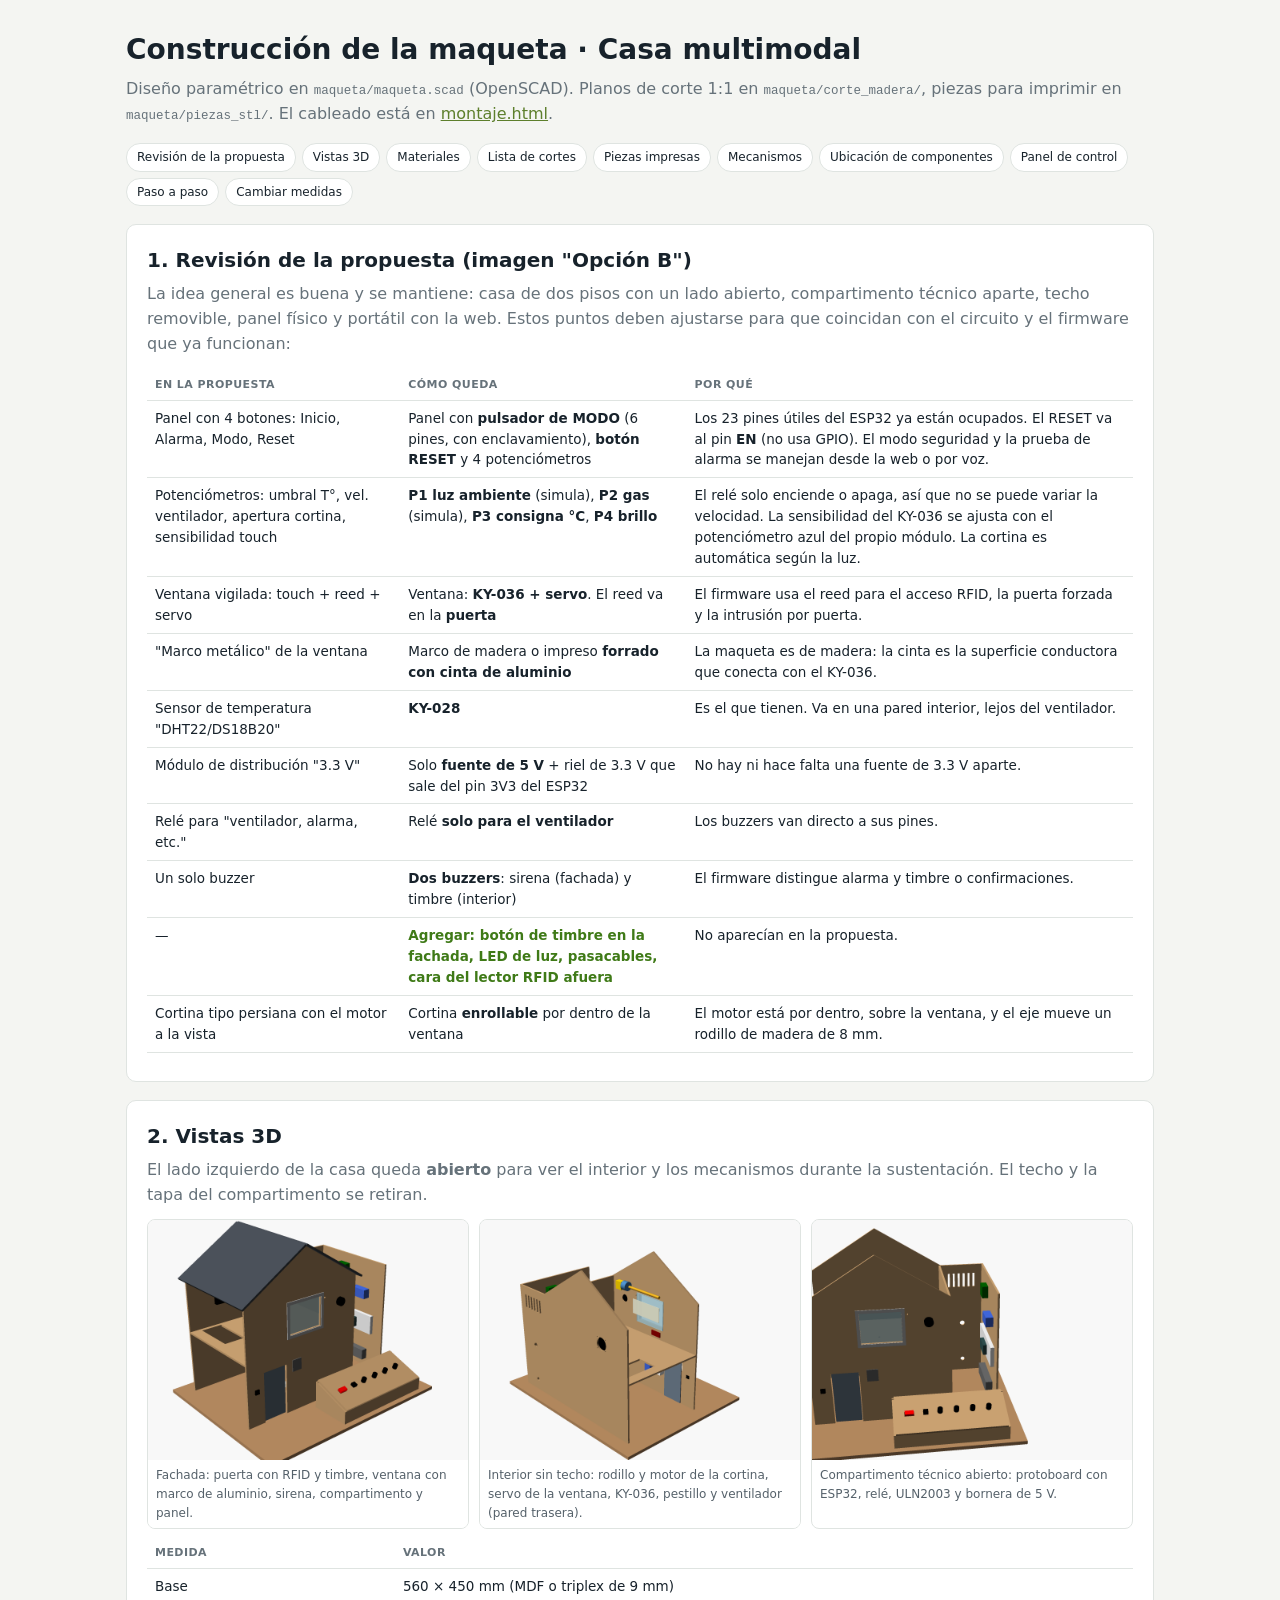
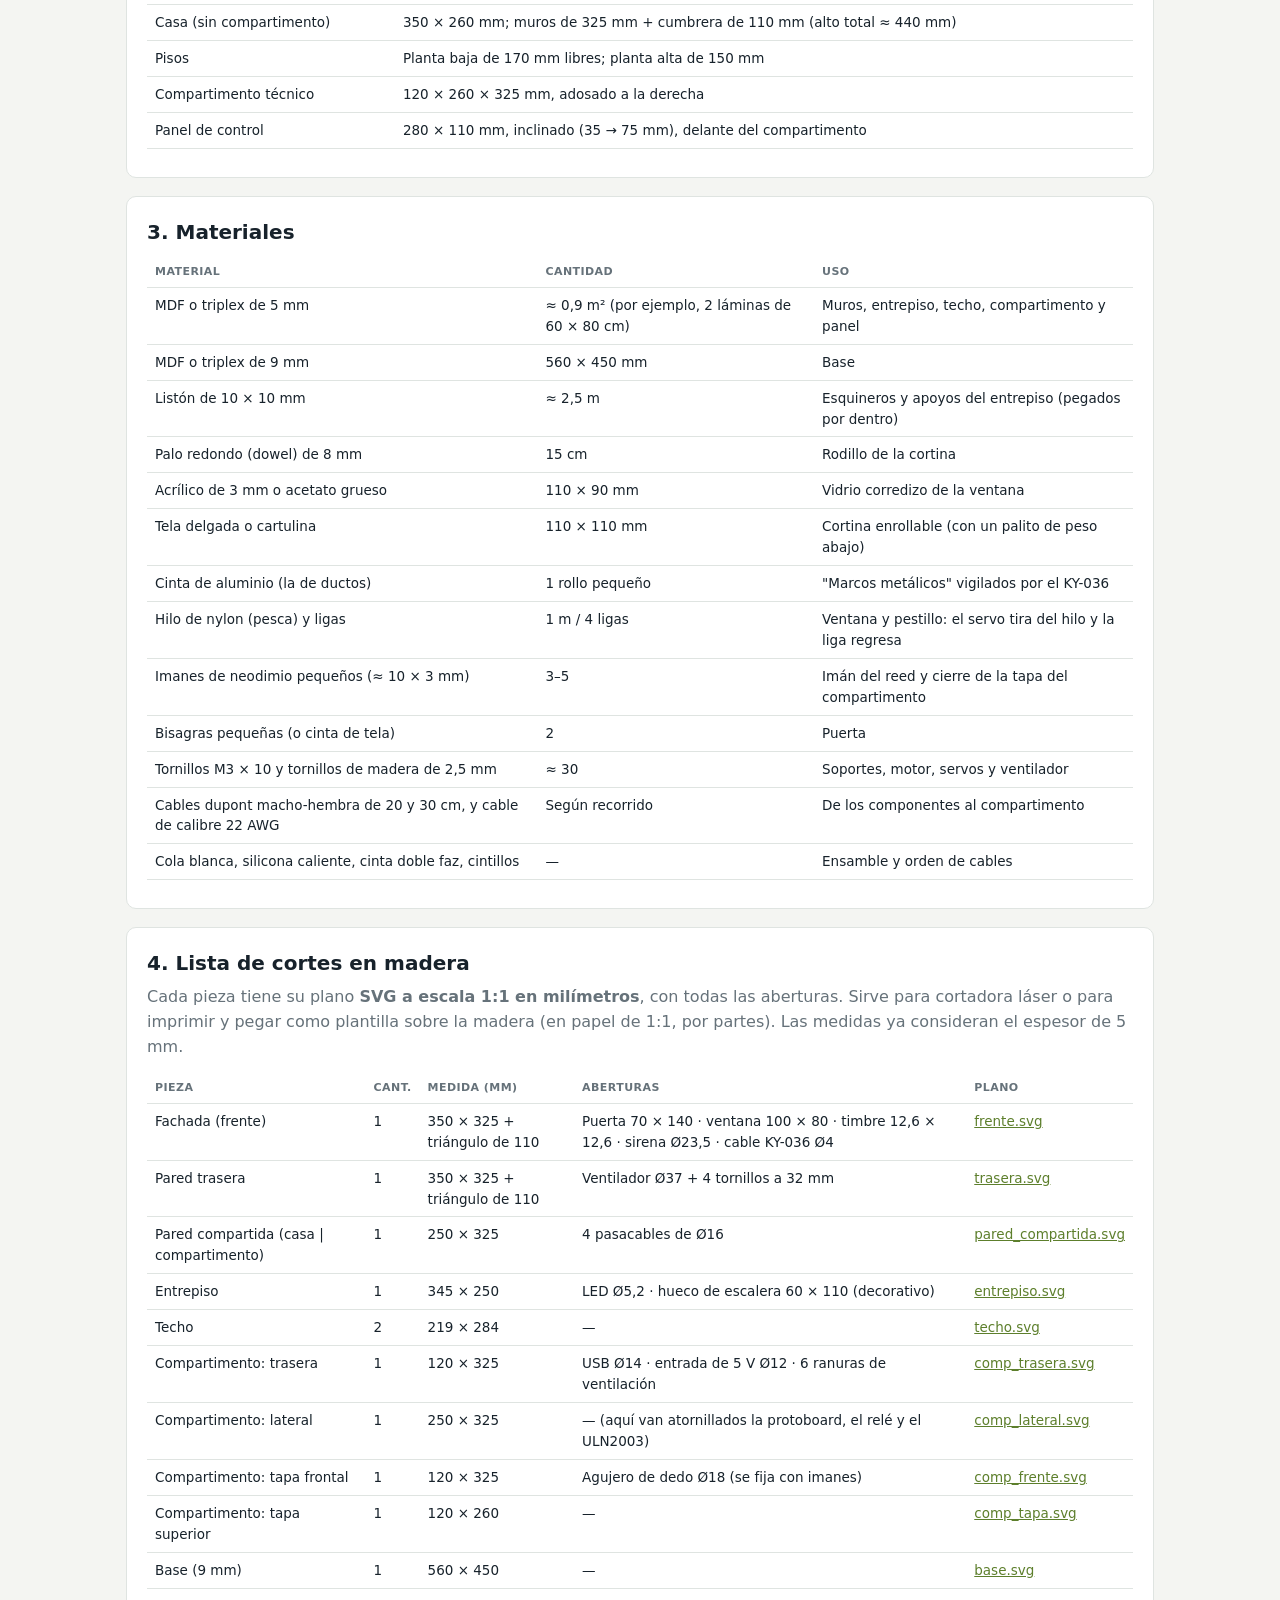
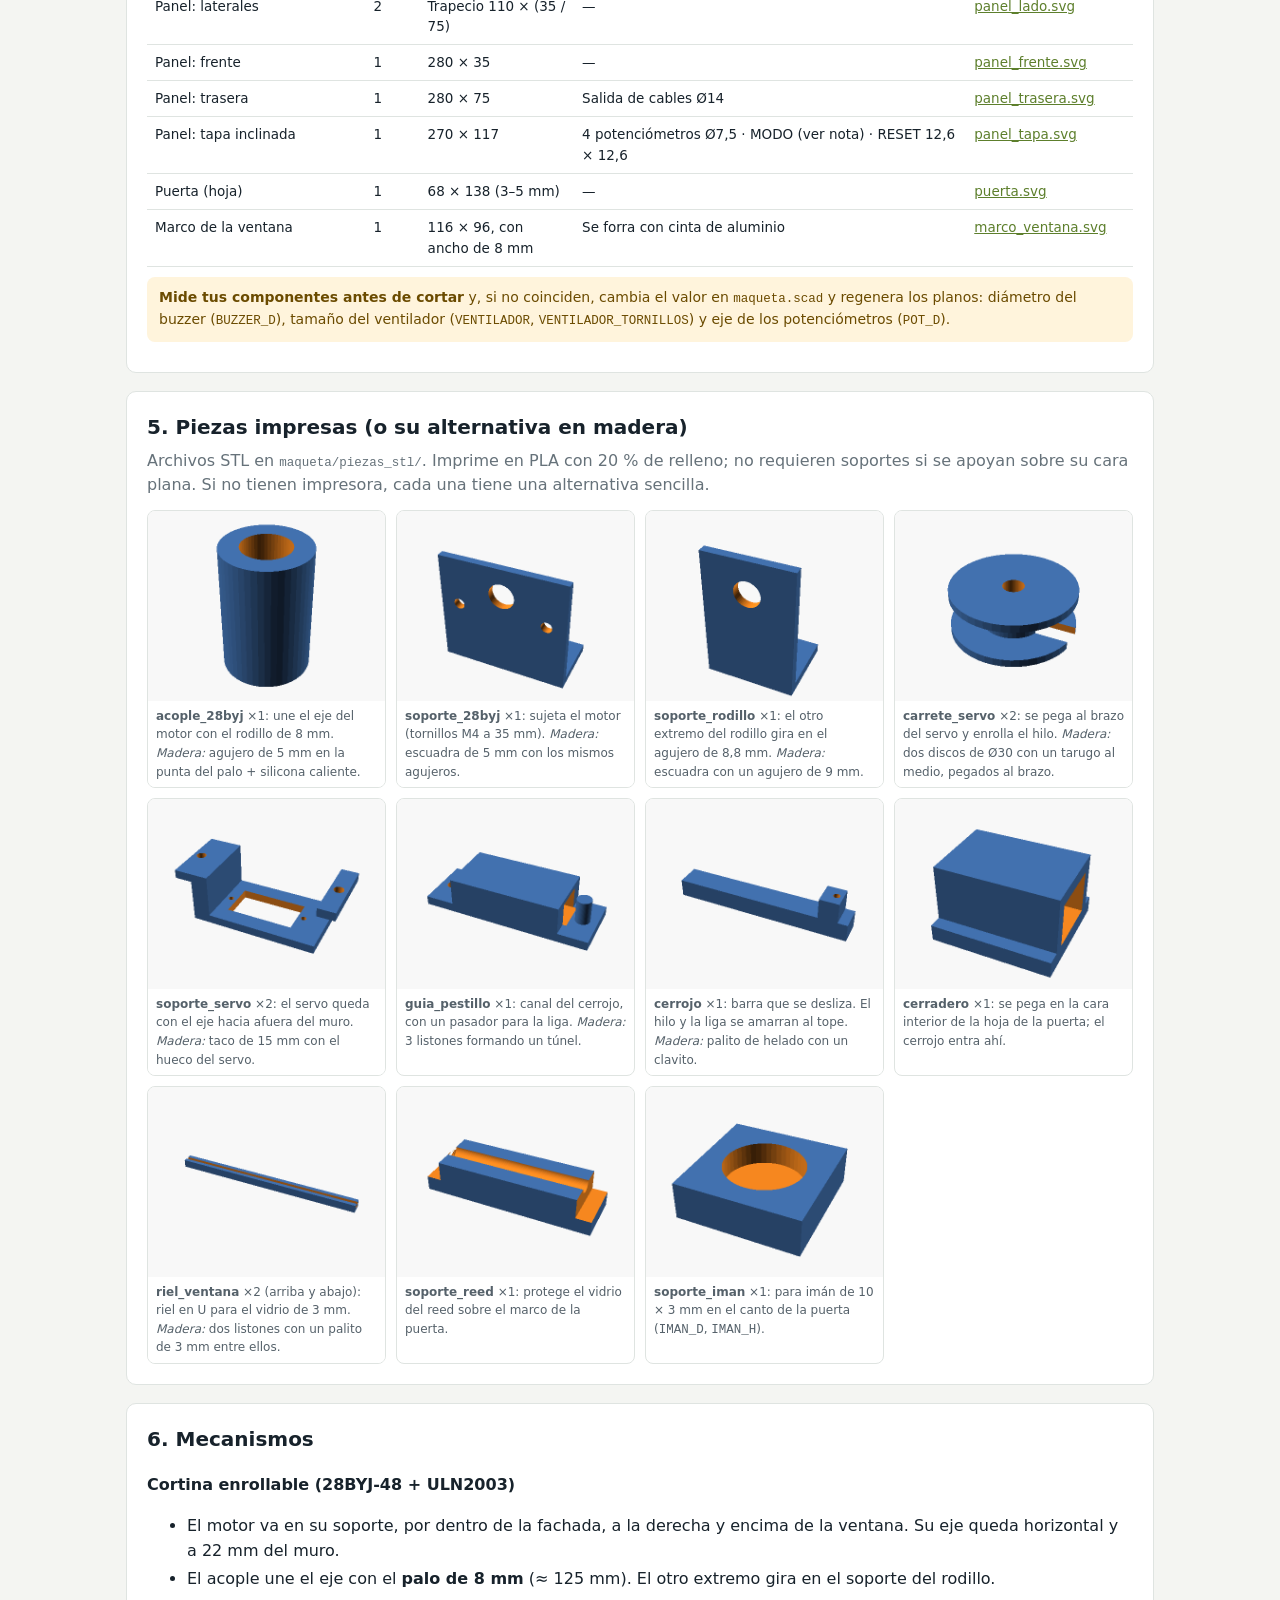
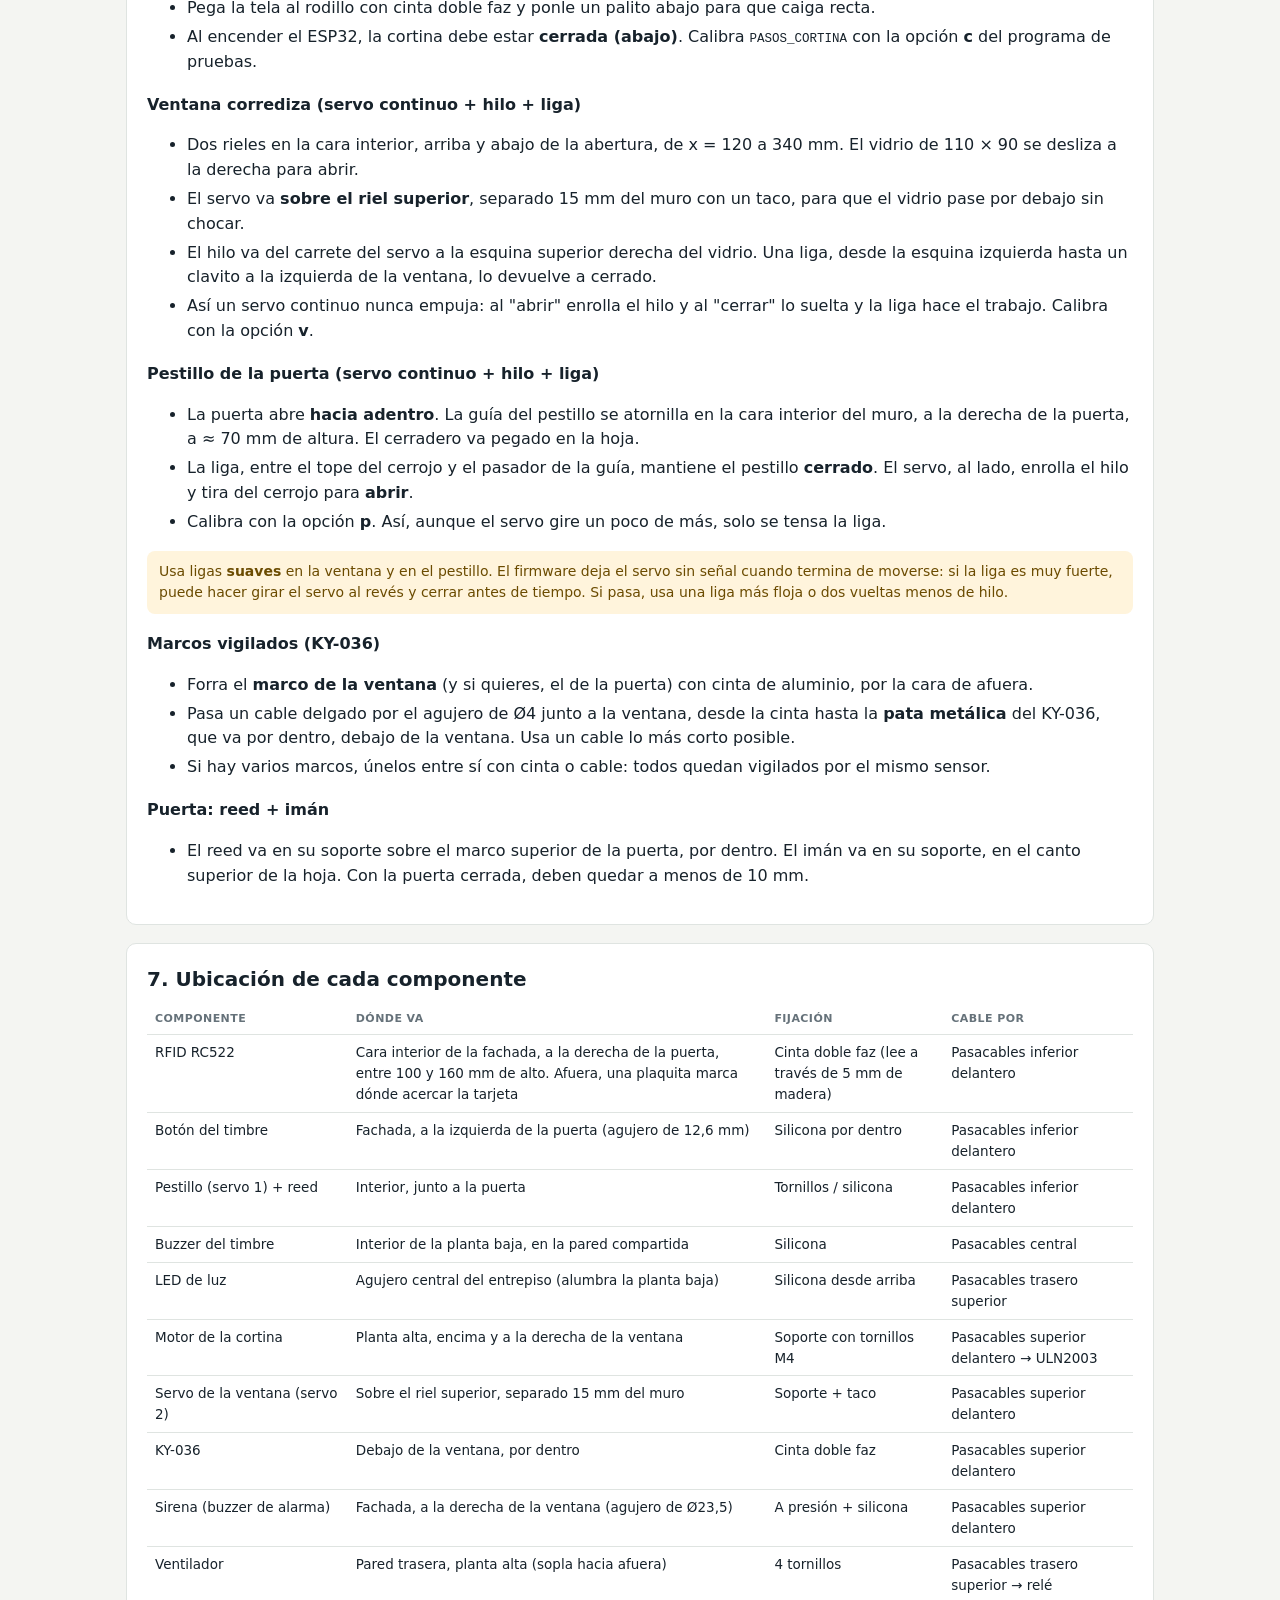
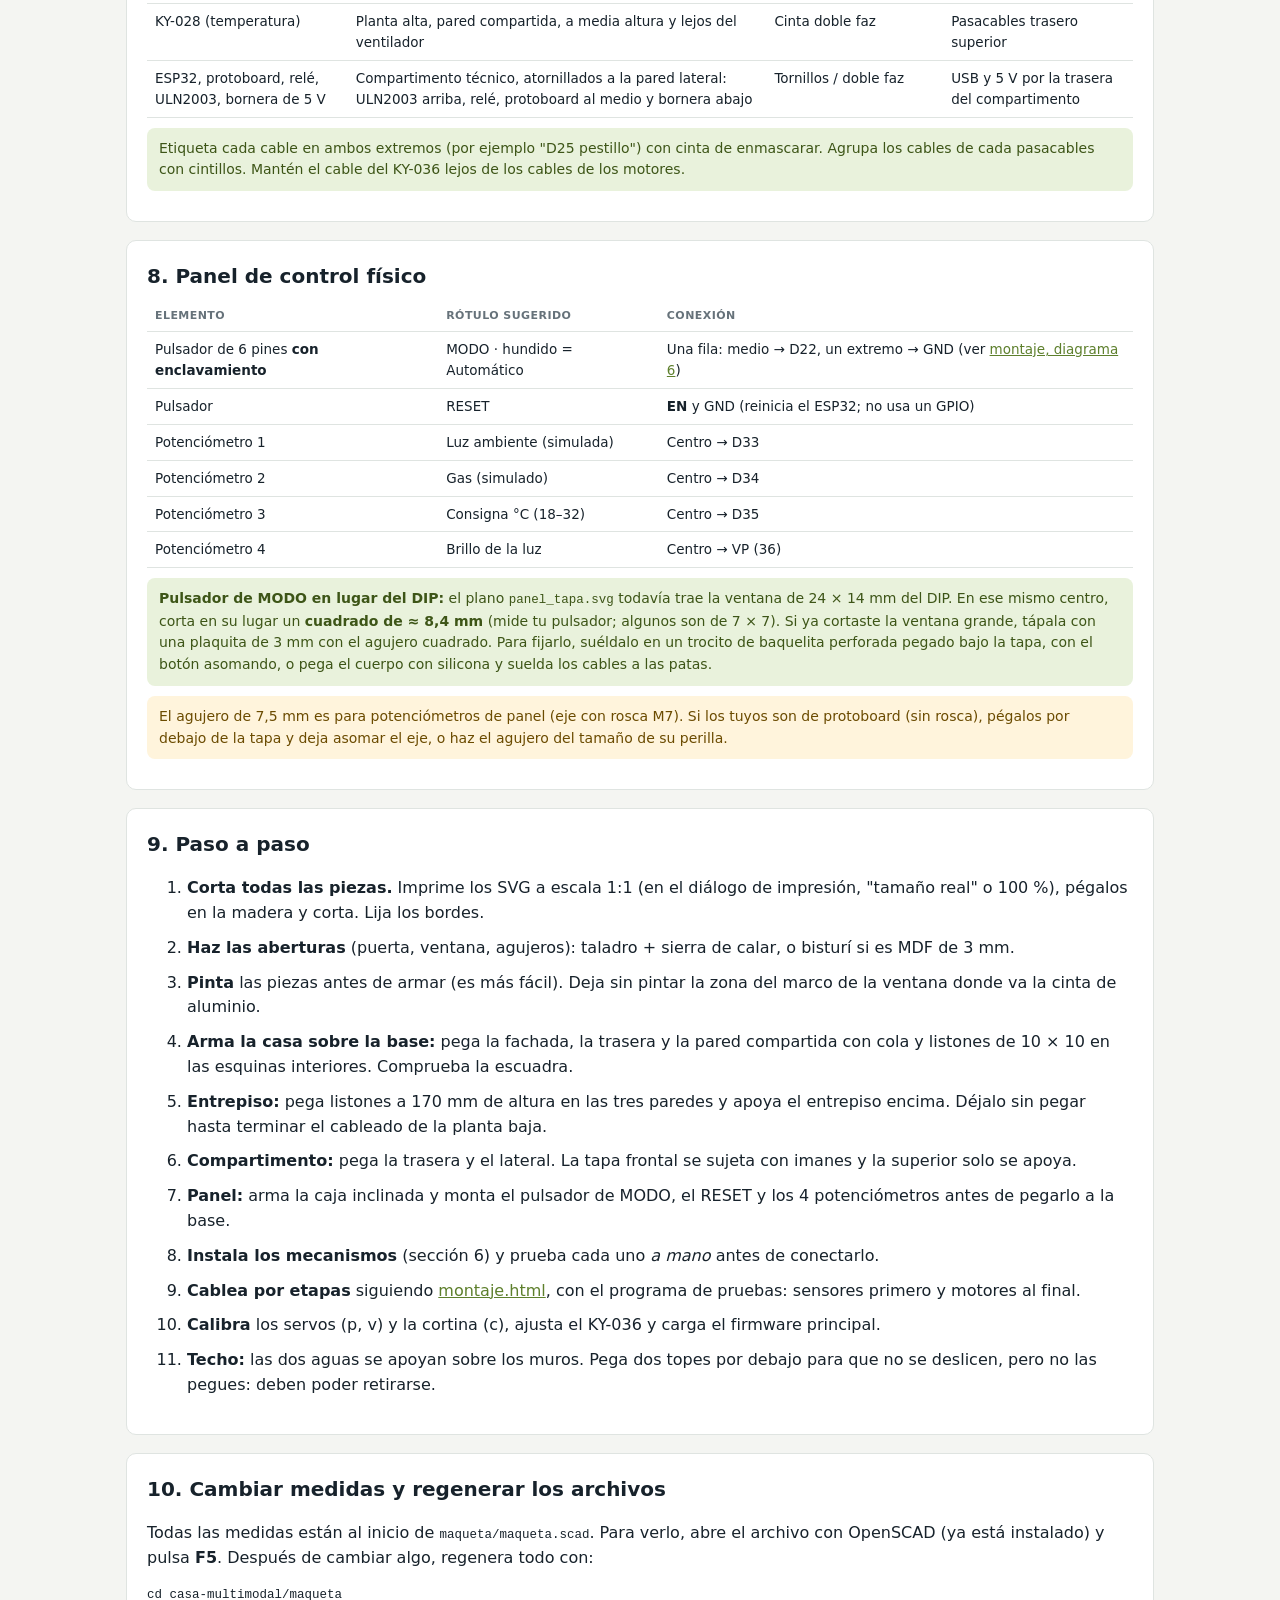
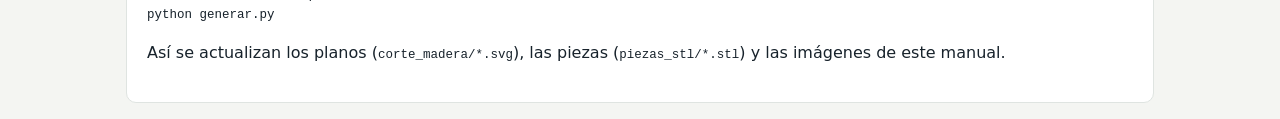
==== docs/maqueta.html @ e62677e3 "Casa inteligente multimodal: firmware, servidor web, guías y maqueta - Firmware ESP32 (PlatformIO y " ====
<!doctype html>
<html lang="es">
<head>
<meta charset="utf-8">
<meta name="viewport" content="width=device-width, initial-scale=1">
<title>Construcción de la maqueta</title>
<style>
:root{--ink:#17222b;--muted:#66727a;--line:#dfe4e1;--paper:#f4f5f2;--card:#fff;--accent:#5d7f2c;--warn-bg:#fff4dc;--warn-ink:#6b4b00;--danger-bg:#fde8e5;--danger-ink:#8a2318;--tip-bg:#e9f2dc;--tip-ink:#3d5517;font-family:system-ui,-apple-system,"Segoe UI",sans-serif;color:var(--ink);background:var(--paper)}
@media (prefers-color-scheme:dark){:root:not([data-theme="light"]){--ink:#e6ebe8;--muted:#9aa5a0;--line:#2e3a40;--paper:#11181d;--card:#1a2329;--accent:#a9cf6b;--warn-bg:#3a3018;--warn-ink:#f3d58f;--danger-bg:#3c1f1b;--danger-ink:#f4b3a9;--tip-bg:#24321a;--tip-ink:#cfe6a8}}
:root[data-theme="dark"]{--ink:#e6ebe8;--muted:#9aa5a0;--line:#2e3a40;--paper:#11181d;--card:#1a2329;--accent:#a9cf6b;--warn-bg:#3a3018;--warn-ink:#f3d58f;--danger-bg:#3c1f1b;--danger-ink:#f4b3a9;--tip-bg:#24321a;--tip-ink:#cfe6a8}
*{box-sizing:border-box}
body{margin:0;background:var(--paper);line-height:1.55}
header,main{max-width:1060px;margin:auto;padding:0 16px}
header{padding-top:28px}
h1{margin:0 0 6px;font-size:28px}
header p{margin:0;color:var(--muted)}
nav.toc{display:flex;flex-wrap:wrap;gap:6px;margin:16px 0 4px}
nav.toc a{font-size:12px;text-decoration:none;color:var(--ink);border:1px solid var(--line);background:var(--card);border-radius:14px;padding:4px 10px}
section{background:var(--card);border:1px solid var(--line);border-radius:10px;padding:20px;margin:18px 0}
section h2{margin:0 0 6px;font-size:20px}
section h3{margin:18px 0 6px;font-size:16px}
.lead{color:var(--muted);margin:0 0 12px}
table{border-collapse:collapse;width:100%;font-size:13.5px;margin:8px 0}
th,td{text-align:left;padding:7px 8px;border-bottom:1px solid var(--line);vertical-align:top}
th{font-size:11px;letter-spacing:.04em;text-transform:uppercase;color:var(--muted)}
td.ok{color:#3f7a17;font-weight:700}td.no{color:#b23b2e;font-weight:700}
code,.mono{font-family:ui-monospace,Consolas,monospace;font-size:12.5px}
.note{border-radius:8px;padding:10px 12px;margin:10px 0;font-size:14px}
.warn{background:var(--warn-bg);color:var(--warn-ink)}.danger{background:var(--danger-bg);color:var(--danger-ink)}.tip{background:var(--tip-bg);color:var(--tip-ink)}
.gallery{display:grid;grid-template-columns:repeat(3,1fr);gap:10px}
.gallery figure,.parts figure{margin:0;background:#fff;border:1px solid #dfe4e1;border-radius:8px;overflow:hidden}
.gallery img,.parts img{display:block;width:100%;height:auto}
figcaption{font-size:12px;color:#55616a;padding:6px 8px;background:#fff}
.parts{display:grid;grid-template-columns:repeat(4,1fr);gap:10px}
ol li,ul li{margin:4px 0}
.steps>li{margin:10px 0}
a{color:var(--accent)}
@media (max-width:820px){.gallery{grid-template-columns:1fr}.parts{grid-template-columns:repeat(2,1fr)}h1{font-size:23px}}
@media print{body{background:#fff}nav.toc{display:none}section{border:0;padding:0;break-inside:avoid}}
</style>
</head>
<body>
<header>
  <h1>Construcción de la maqueta · Casa multimodal</h1>
  <p>Diseño paramétrico en <span class="mono">maqueta/maqueta.scad</span> (OpenSCAD). Planos de corte 1:1 en <span class="mono">maqueta/corte_madera/</span>, piezas para imprimir en <span class="mono">maqueta/piezas_stl/</span>. El cableado está en <a href="montaje.html">montaje.html</a>.</p>
  <nav class="toc">
    <a href="#revision">Revisión de la propuesta</a><a href="#vistas">Vistas 3D</a><a href="#materiales">Materiales</a><a href="#cortes">Lista de cortes</a>
    <a href="#impresas">Piezas impresas</a><a href="#mecanismos">Mecanismos</a><a href="#ubicacion">Ubicación de componentes</a><a href="#panel">Panel de control</a><a href="#pasos">Paso a paso</a><a href="#cambios">Cambiar medidas</a>
  </nav>
</header>
<main>

<section id="revision">
  <h2>1. Revisión de la propuesta (imagen "Opción B")</h2>
  <p class="lead">La idea general es buena y se mantiene: casa de dos pisos con un lado abierto, compartimento técnico aparte, techo removible, panel físico y portátil con la web. Estos puntos deben ajustarse para que coincidan con el circuito y el firmware que ya funcionan:</p>
  <table>
    <thead><tr><th>En la propuesta</th><th>Cómo queda</th><th>Por qué</th></tr></thead>
    <tbody>
      <tr><td>Panel con 4 botones: Inicio, Alarma, Modo, Reset</td><td>Panel con <b>pulsador de MODO</b> (6 pines, con enclavamiento), <b>botón RESET</b> y 4 potenciómetros</td><td>Los 23 pines útiles del ESP32 ya están ocupados. El RESET va al pin <b>EN</b> (no usa GPIO). El modo seguridad y la prueba de alarma se manejan desde la web o por voz.</td></tr>
      <tr><td>Potenciómetros: umbral T°, vel. ventilador, apertura cortina, sensibilidad touch</td><td><b>P1 luz ambiente</b> (simula), <b>P2 gas</b> (simula), <b>P3 consigna °C</b>, <b>P4 brillo</b></td><td>El relé solo enciende o apaga, así que no se puede variar la velocidad. La sensibilidad del KY-036 se ajusta con el potenciómetro azul del propio módulo. La cortina es automática según la luz.</td></tr>
      <tr><td>Ventana vigilada: touch + reed + servo</td><td>Ventana: <b>KY-036 + servo</b>. El reed va en la <b>puerta</b></td><td>El firmware usa el reed para el acceso RFID, la puerta forzada y la intrusión por puerta.</td></tr>
      <tr><td>"Marco metálico" de la ventana</td><td>Marco de madera o impreso <b>forrado con cinta de aluminio</b></td><td>La maqueta es de madera: la cinta es la superficie conductora que conecta con el KY-036.</td></tr>
      <tr><td>Sensor de temperatura "DHT22/DS18B20"</td><td><b>KY-028</b></td><td>Es el que tienen. Va en una pared interior, lejos del ventilador.</td></tr>
      <tr><td>Módulo de distribución "3.3 V"</td><td>Solo <b>fuente de 5 V</b> + riel de 3.3 V que sale del pin 3V3 del ESP32</td><td>No hay ni hace falta una fuente de 3.3 V aparte.</td></tr>
      <tr><td>Relé para "ventilador, alarma, etc."</td><td>Relé <b>solo para el ventilador</b></td><td>Los buzzers van directo a sus pines.</td></tr>
      <tr><td>Un solo buzzer</td><td><b>Dos buzzers</b>: sirena (fachada) y timbre (interior)</td><td>El firmware distingue alarma y timbre o confirmaciones.</td></tr>
      <tr><td>—</td><td class="ok">Agregar: botón de <b>timbre</b> en la fachada, <b>LED</b> de luz, <b>pasacables</b>, cara del lector RFID afuera</td><td>No aparecían en la propuesta.</td></tr>
      <tr><td>Cortina tipo persiana con el motor a la vista</td><td>Cortina <b>enrollable</b> por dentro de la ventana</td><td>El motor está por dentro, sobre la ventana, y el eje mueve un rodillo de madera de 8 mm.</td></tr>
    </tbody>
  </table>
</section>

<section id="vistas">
  <h2>2. Vistas 3D</h2>
  <p class="lead">El lado izquierdo de la casa queda <b>abierto</b> para ver el interior y los mecanismos durante la sustentación. El techo y la tapa del compartimento se retiran.</p>
  <div class="gallery">
    <figure><img src="../maqueta/renders/vista_frontal.png" alt="Vista frontal de la maqueta con techo, fachada, compartimento técnico y panel de control"><figcaption>Fachada: puerta con RFID y timbre, ventana con marco de aluminio, sirena, compartimento y panel.</figcaption></figure>
    <figure><img src="../maqueta/renders/vista_interior.png" alt="Vista interior sin techo mostrando cortina, servo de la ventana, KY-036 y pestillo"><figcaption>Interior sin techo: rodillo y motor de la cortina, servo de la ventana, KY-036, pestillo y ventilador (pared trasera).</figcaption></figure>
    <figure><img src="../maqueta/renders/vista_compartimento.png" alt="Compartimento técnico abierto con protoboard, relé y ULN2003"><figcaption>Compartimento técnico abierto: protoboard con ESP32, relé, ULN2003 y bornera de 5 V.</figcaption></figure>
  </div>
  <table>
    <thead><tr><th>Medida</th><th>Valor</th></tr></thead>
    <tbody>
      <tr><td>Base</td><td>560 × 450 mm (MDF o triplex de 9 mm)</td></tr>
      <tr><td>Casa (sin compartimento)</td><td>350 × 260 mm; muros de 325 mm + cumbrera de 110 mm (alto total ≈ 440 mm)</td></tr>
      <tr><td>Pisos</td><td>Planta baja de 170 mm libres; planta alta de 150 mm</td></tr>
      <tr><td>Compartimento técnico</td><td>120 × 260 × 325 mm, adosado a la derecha</td></tr>
      <tr><td>Panel de control</td><td>280 × 110 mm, inclinado (35 → 75 mm), delante del compartimento</td></tr>
    </tbody>
  </table>
</section>

<section id="materiales">
  <h2>3. Materiales</h2>
  <table>
    <thead><tr><th>Material</th><th>Cantidad</th><th>Uso</th></tr></thead>
    <tbody>
      <tr><td>MDF o triplex de 5 mm</td><td>≈ 0,9 m² (por ejemplo, 2 láminas de 60 × 80 cm)</td><td>Muros, entrepiso, techo, compartimento y panel</td></tr>
      <tr><td>MDF o triplex de 9 mm</td><td>560 × 450 mm</td><td>Base</td></tr>
      <tr><td>Listón de 10 × 10 mm</td><td>≈ 2,5 m</td><td>Esquineros y apoyos del entrepiso (pegados por dentro)</td></tr>
      <tr><td>Palo redondo (dowel) de 8 mm</td><td>15 cm</td><td>Rodillo de la cortina</td></tr>
      <tr><td>Acrílico de 3 mm o acetato grueso</td><td>110 × 90 mm</td><td>Vidrio corredizo de la ventana</td></tr>
      <tr><td>Tela delgada o cartulina</td><td>110 × 110 mm</td><td>Cortina enrollable (con un palito de peso abajo)</td></tr>
      <tr><td>Cinta de aluminio (la de ductos)</td><td>1 rollo pequeño</td><td>"Marcos metálicos" vigilados por el KY-036</td></tr>
      <tr><td>Hilo de nylon (pesca) y ligas</td><td>1 m / 4 ligas</td><td>Ventana y pestillo: el servo tira del hilo y la liga regresa</td></tr>
      <tr><td>Imanes de neodimio pequeños (≈ 10 × 3 mm)</td><td>3–5</td><td>Imán del reed y cierre de la tapa del compartimento</td></tr>
      <tr><td>Bisagras pequeñas (o cinta de tela)</td><td>2</td><td>Puerta</td></tr>
      <tr><td>Tornillos M3 × 10 y tornillos de madera de 2,5 mm</td><td>≈ 30</td><td>Soportes, motor, servos y ventilador</td></tr>
      <tr><td>Cables dupont macho-hembra de 20 y 30 cm, y cable de calibre 22 AWG</td><td>Según recorrido</td><td>De los componentes al compartimento</td></tr>
      <tr><td>Cola blanca, silicona caliente, cinta doble faz, cintillos</td><td>—</td><td>Ensamble y orden de cables</td></tr>
    </tbody>
  </table>
</section>

<section id="cortes">
  <h2>4. Lista de cortes en madera</h2>
  <p class="lead">Cada pieza tiene su plano <b>SVG a escala 1:1 en milímetros</b>, con todas las aberturas. Sirve para cortadora láser o para imprimir y pegar como plantilla sobre la madera (en papel de 1:1, por partes). Las medidas ya consideran el espesor de 5 mm.</p>
  <table>
    <thead><tr><th>Pieza</th><th>Cant.</th><th>Medida (mm)</th><th>Aberturas</th><th>Plano</th></tr></thead>
    <tbody>
      <tr><td>Fachada (frente)</td><td>1</td><td>350 × 325 + triángulo de 110</td><td>Puerta 70 × 140 · ventana 100 × 80 · timbre 12,6 × 12,6 · sirena Ø23,5 · cable KY-036 Ø4</td><td><a href="../maqueta/corte_madera/frente.svg">frente.svg</a></td></tr>
      <tr><td>Pared trasera</td><td>1</td><td>350 × 325 + triángulo de 110</td><td>Ventilador Ø37 + 4 tornillos a 32 mm</td><td><a href="../maqueta/corte_madera/trasera.svg">trasera.svg</a></td></tr>
      <tr><td>Pared compartida (casa | compartimento)</td><td>1</td><td>250 × 325</td><td>4 pasacables de Ø16</td><td><a href="../maqueta/corte_madera/pared_compartida.svg">pared_compartida.svg</a></td></tr>
      <tr><td>Entrepiso</td><td>1</td><td>345 × 250</td><td>LED Ø5,2 · hueco de escalera 60 × 110 (decorativo)</td><td><a href="../maqueta/corte_madera/entrepiso.svg">entrepiso.svg</a></td></tr>
      <tr><td>Techo</td><td>2</td><td>219 × 284</td><td>—</td><td><a href="../maqueta/corte_madera/techo.svg">techo.svg</a></td></tr>
      <tr><td>Compartimento: trasera</td><td>1</td><td>120 × 325</td><td>USB Ø14 · entrada de 5 V Ø12 · 6 ranuras de ventilación</td><td><a href="../maqueta/corte_madera/comp_trasera.svg">comp_trasera.svg</a></td></tr>
      <tr><td>Compartimento: lateral</td><td>1</td><td>250 × 325</td><td>— (aquí van atornillados la protoboard, el relé y el ULN2003)</td><td><a href="../maqueta/corte_madera/comp_lateral.svg">comp_lateral.svg</a></td></tr>
      <tr><td>Compartimento: tapa frontal</td><td>1</td><td>120 × 325</td><td>Agujero de dedo Ø18 (se fija con imanes)</td><td><a href="../maqueta/corte_madera/comp_frente.svg">comp_frente.svg</a></td></tr>
      <tr><td>Compartimento: tapa superior</td><td>1</td><td>120 × 260</td><td>—</td><td><a href="../maqueta/corte_madera/comp_tapa.svg">comp_tapa.svg</a></td></tr>
      <tr><td>Base (9 mm)</td><td>1</td><td>560 × 450</td><td>—</td><td><a href="../maqueta/corte_madera/base.svg">base.svg</a></td></tr>
      <tr><td>Panel: laterales</td><td>2</td><td>Trapecio 110 × (35 / 75)</td><td>—</td><td><a href="../maqueta/corte_madera/panel_lado.svg">panel_lado.svg</a></td></tr>
      <tr><td>Panel: frente</td><td>1</td><td>280 × 35</td><td>—</td><td><a href="../maqueta/corte_madera/panel_frente.svg">panel_frente.svg</a></td></tr>
      <tr><td>Panel: trasera</td><td>1</td><td>280 × 75</td><td>Salida de cables Ø14</td><td><a href="../maqueta/corte_madera/panel_trasera.svg">panel_trasera.svg</a></td></tr>
      <tr><td>Panel: tapa inclinada</td><td>1</td><td>270 × 117</td><td>4 potenciómetros Ø7,5 · MODO (ver nota) · RESET 12,6 × 12,6</td><td><a href="../maqueta/corte_madera/panel_tapa.svg">panel_tapa.svg</a></td></tr>
      <tr><td>Puerta (hoja)</td><td>1</td><td>68 × 138 (3–5 mm)</td><td>—</td><td><a href="../maqueta/corte_madera/puerta.svg">puerta.svg</a></td></tr>
      <tr><td>Marco de la ventana</td><td>1</td><td>116 × 96, con ancho de 8 mm</td><td>Se forra con cinta de aluminio</td><td><a href="../maqueta/corte_madera/marco_ventana.svg">marco_ventana.svg</a></td></tr>
    </tbody>
  </table>
  <div class="note warn"><b>Mide tus componentes antes de cortar</b> y, si no coinciden, cambia el valor en <span class="mono">maqueta.scad</span> y regenera los planos: diámetro del buzzer (<span class="mono">BUZZER_D</span>), tamaño del ventilador (<span class="mono">VENTILADOR</span>, <span class="mono">VENTILADOR_TORNILLOS</span>) y eje de los potenciómetros (<span class="mono">POT_D</span>).</div>
</section>

<section id="impresas">
  <h2>5. Piezas impresas (o su alternativa en madera)</h2>
  <p class="lead">Archivos STL en <span class="mono">maqueta/piezas_stl/</span>. Imprime en PLA con 20 % de relleno; no requieren soportes si se apoyan sobre su cara plana. Si no tienen impresora, cada una tiene una alternativa sencilla.</p>
  <div class="parts">
    <figure><img src="../maqueta/renders/pieza_acople_28byj.png" alt=""><figcaption><b>acople_28byj</b> ×1: une el eje del motor con el rodillo de 8 mm. <i>Madera:</i> agujero de 5 mm en la punta del palo + silicona caliente.</figcaption></figure>
    <figure><img src="../maqueta/renders/pieza_soporte_28byj.png" alt=""><figcaption><b>soporte_28byj</b> ×1: sujeta el motor (tornillos M4 a 35 mm). <i>Madera:</i> escuadra de 5 mm con los mismos agujeros.</figcaption></figure>
    <figure><img src="../maqueta/renders/pieza_soporte_rodillo.png" alt=""><figcaption><b>soporte_rodillo</b> ×1: el otro extremo del rodillo gira en el agujero de 8,8 mm. <i>Madera:</i> escuadra con un agujero de 9 mm.</figcaption></figure>
    <figure><img src="../maqueta/renders/pieza_carrete_servo.png" alt=""><figcaption><b>carrete_servo</b> ×2: se pega al brazo del servo y enrolla el hilo. <i>Madera:</i> dos discos de Ø30 con un tarugo al medio, pegados al brazo.</figcaption></figure>
    <figure><img src="../maqueta/renders/pieza_soporte_servo.png" alt=""><figcaption><b>soporte_servo</b> ×2: el servo queda con el eje hacia afuera del muro. <i>Madera:</i> taco de 15 mm con el hueco del servo.</figcaption></figure>
    <figure><img src="../maqueta/renders/pieza_guia_pestillo.png" alt=""><figcaption><b>guia_pestillo</b> ×1: canal del cerrojo, con un pasador para la liga. <i>Madera:</i> 3 listones formando un túnel.</figcaption></figure>
    <figure><img src="../maqueta/renders/pieza_cerrojo.png" alt=""><figcaption><b>cerrojo</b> ×1: barra que se desliza. El hilo y la liga se amarran al tope. <i>Madera:</i> palito de helado con un clavito.</figcaption></figure>
    <figure><img src="../maqueta/renders/pieza_cerradero.png" alt=""><figcaption><b>cerradero</b> ×1: se pega en la cara interior de la hoja de la puerta; el cerrojo entra ahí.</figcaption></figure>
    <figure><img src="../maqueta/renders/pieza_riel_ventana.png" alt=""><figcaption><b>riel_ventana</b> ×2 (arriba y abajo): riel en U para el vidrio de 3 mm. <i>Madera:</i> dos listones con un palito de 3 mm entre ellos.</figcaption></figure>
    <figure><img src="../maqueta/renders/pieza_soporte_reed.png" alt=""><figcaption><b>soporte_reed</b> ×1: protege el vidrio del reed sobre el marco de la puerta.</figcaption></figure>
    <figure><img src="../maqueta/renders/pieza_soporte_iman.png" alt=""><figcaption><b>soporte_iman</b> ×1: para imán de 10 × 3 mm en el canto de la puerta (<span class="mono">IMAN_D</span>, <span class="mono">IMAN_H</span>).</figcaption></figure>
  </div>
</section>

<section id="mecanismos">
  <h2>6. Mecanismos</h2>
  <h3>Cortina enrollable (28BYJ-48 + ULN2003)</h3>
  <ul>
    <li>El motor va en su soporte, por dentro de la fachada, a la derecha y encima de la ventana. Su eje queda horizontal y a 22 mm del muro.</li>
    <li>El acople une el eje con el <b>palo de 8 mm</b> (≈ 125 mm). El otro extremo gira en el soporte del rodillo.</li>
    <li>Pega la tela al rodillo con cinta doble faz y ponle un palito abajo para que caiga recta.</li>
    <li>Al encender el ESP32, la cortina debe estar <b>cerrada (abajo)</b>. Calibra <span class="mono">PASOS_CORTINA</span> con la opción <b>c</b> del programa de pruebas.</li>
  </ul>
  <h3>Ventana corrediza (servo continuo + hilo + liga)</h3>
  <ul>
    <li>Dos rieles en la cara interior, arriba y abajo de la abertura, de x = 120 a 340 mm. El vidrio de 110 × 90 se desliza a la derecha para abrir.</li>
    <li>El servo va <b>sobre el riel superior</b>, separado 15 mm del muro con un taco, para que el vidrio pase por debajo sin chocar.</li>
    <li>El hilo va del carrete del servo a la esquina superior derecha del vidrio. Una liga, desde la esquina izquierda hasta un clavito a la izquierda de la ventana, lo devuelve a cerrado.</li>
    <li>Así un servo continuo nunca empuja: al "abrir" enrolla el hilo y al "cerrar" lo suelta y la liga hace el trabajo. Calibra con la opción <b>v</b>.</li>
  </ul>
  <h3>Pestillo de la puerta (servo continuo + hilo + liga)</h3>
  <ul>
    <li>La puerta abre <b>hacia adentro</b>. La guía del pestillo se atornilla en la cara interior del muro, a la derecha de la puerta, a ≈ 70 mm de altura. El cerradero va pegado en la hoja.</li>
    <li>La liga, entre el tope del cerrojo y el pasador de la guía, mantiene el pestillo <b>cerrado</b>. El servo, al lado, enrolla el hilo y tira del cerrojo para <b>abrir</b>.</li>
    <li>Calibra con la opción <b>p</b>. Así, aunque el servo gire un poco de más, solo se tensa la liga.</li>
  </ul>
  <div class="note warn">Usa ligas <b>suaves</b> en la ventana y en el pestillo. El firmware deja el servo sin señal cuando termina de moverse: si la liga es muy fuerte, puede hacer girar el servo al revés y cerrar antes de tiempo. Si pasa, usa una liga más floja o dos vueltas menos de hilo.</div>
  <h3>Marcos vigilados (KY-036)</h3>
  <ul>
    <li>Forra el <b>marco de la ventana</b> (y si quieres, el de la puerta) con cinta de aluminio, por la cara de afuera.</li>
    <li>Pasa un cable delgado por el agujero de Ø4 junto a la ventana, desde la cinta hasta la <b>pata metálica</b> del KY-036, que va por dentro, debajo de la ventana. Usa un cable lo más corto posible.</li>
    <li>Si hay varios marcos, únelos entre sí con cinta o cable: todos quedan vigilados por el mismo sensor.</li>
  </ul>
  <h3>Puerta: reed + imán</h3>
  <ul><li>El reed va en su soporte sobre el marco superior de la puerta, por dentro. El imán va en su soporte, en el canto superior de la hoja. Con la puerta cerrada, deben quedar a menos de 10 mm.</li></ul>
</section>

<section id="ubicacion">
  <h2>7. Ubicación de cada componente</h2>
  <table>
    <thead><tr><th>Componente</th><th>Dónde va</th><th>Fijación</th><th>Cable por</th></tr></thead>
    <tbody>
      <tr><td>RFID RC522</td><td>Cara interior de la fachada, a la derecha de la puerta, entre 100 y 160 mm de alto. Afuera, una plaquita marca dónde acercar la tarjeta</td><td>Cinta doble faz (lee a través de 5 mm de madera)</td><td>Pasacables inferior delantero</td></tr>
      <tr><td>Botón del timbre</td><td>Fachada, a la izquierda de la puerta (agujero de 12,6 mm)</td><td>Silicona por dentro</td><td>Pasacables inferior delantero</td></tr>
      <tr><td>Pestillo (servo 1) + reed</td><td>Interior, junto a la puerta</td><td>Tornillos / silicona</td><td>Pasacables inferior delantero</td></tr>
      <tr><td>Buzzer del timbre</td><td>Interior de la planta baja, en la pared compartida</td><td>Silicona</td><td>Pasacables central</td></tr>
      <tr><td>LED de luz</td><td>Agujero central del entrepiso (alumbra la planta baja)</td><td>Silicona desde arriba</td><td>Pasacables trasero superior</td></tr>
      <tr><td>Motor de la cortina</td><td>Planta alta, encima y a la derecha de la ventana</td><td>Soporte con tornillos M4</td><td>Pasacables superior delantero → ULN2003</td></tr>
      <tr><td>Servo de la ventana (servo 2)</td><td>Sobre el riel superior, separado 15 mm del muro</td><td>Soporte + taco</td><td>Pasacables superior delantero</td></tr>
      <tr><td>KY-036</td><td>Debajo de la ventana, por dentro</td><td>Cinta doble faz</td><td>Pasacables superior delantero</td></tr>
      <tr><td>Sirena (buzzer de alarma)</td><td>Fachada, a la derecha de la ventana (agujero de Ø23,5)</td><td>A presión + silicona</td><td>Pasacables superior delantero</td></tr>
      <tr><td>Ventilador</td><td>Pared trasera, planta alta (sopla hacia afuera)</td><td>4 tornillos</td><td>Pasacables trasero superior → relé</td></tr>
      <tr><td>KY-028 (temperatura)</td><td>Planta alta, pared compartida, a media altura y lejos del ventilador</td><td>Cinta doble faz</td><td>Pasacables trasero superior</td></tr>
      <tr><td>ESP32, protoboard, relé, ULN2003, bornera de 5 V</td><td>Compartimento técnico, atornillados a la pared lateral: ULN2003 arriba, relé, protoboard al medio y bornera abajo</td><td>Tornillos / doble faz</td><td>USB y 5 V por la trasera del compartimento</td></tr>
    </tbody>
  </table>
  <div class="note tip">Etiqueta cada cable en ambos extremos (por ejemplo "D25 pestillo") con cinta de enmascarar. Agrupa los cables de cada pasacables con cintillos. Mantén el cable del KY-036 lejos de los cables de los motores.</div>
</section>

<section id="panel">
  <h2>8. Panel de control físico</h2>
  <table>
    <thead><tr><th>Elemento</th><th>Rótulo sugerido</th><th>Conexión</th></tr></thead>
    <tbody>
      <tr><td>Pulsador de 6 pines <b>con enclavamiento</b></td><td>MODO · hundido = Automático</td><td>Una fila: medio → D22, un extremo → GND (ver <a href="montaje.html#botones">montaje, diagrama 6</a>)</td></tr>
      <tr><td>Pulsador</td><td>RESET</td><td><b>EN</b> y GND (reinicia el ESP32; no usa un GPIO)</td></tr>
      <tr><td>Potenciómetro 1</td><td>Luz ambiente (simulada)</td><td>Centro → D33</td></tr>
      <tr><td>Potenciómetro 2</td><td>Gas (simulado)</td><td>Centro → D34</td></tr>
      <tr><td>Potenciómetro 3</td><td>Consigna °C (18–32)</td><td>Centro → D35</td></tr>
      <tr><td>Potenciómetro 4</td><td>Brillo de la luz</td><td>Centro → VP (36)</td></tr>
    </tbody>
  </table>
  <div class="note tip"><b>Pulsador de MODO en lugar del DIP:</b> el plano <span class="mono">panel_tapa.svg</span> todavía trae la ventana de 24 × 14 mm del DIP. En ese mismo centro, corta en su lugar un <b>cuadrado de ≈ 8,4 mm</b> (mide tu pulsador; algunos son de 7 × 7). Si ya cortaste la ventana grande, tápala con una plaquita de 3 mm con el agujero cuadrado. Para fijarlo, suéldalo en un trocito de baquelita perforada pegado bajo la tapa, con el botón asomando, o pega el cuerpo con silicona y suelda los cables a las patas.</div>
  <div class="note warn">El agujero de 7,5 mm es para potenciómetros de panel (eje con rosca M7). Si los tuyos son de protoboard (sin rosca), pégalos por debajo de la tapa y deja asomar el eje, o haz el agujero del tamaño de su perilla.</div>
</section>

<section id="pasos">
  <h2>9. Paso a paso</h2>
  <ol class="steps">
    <li><b>Corta todas las piezas.</b> Imprime los SVG a escala 1:1 (en el diálogo de impresión, "tamaño real" o 100 %), pégalos en la madera y corta. Lija los bordes.</li>
    <li><b>Haz las aberturas</b> (puerta, ventana, agujeros): taladro + sierra de calar, o bisturí si es MDF de 3 mm.</li>
    <li><b>Pinta</b> las piezas antes de armar (es más fácil). Deja sin pintar la zona del marco de la ventana donde va la cinta de aluminio.</li>
    <li><b>Arma la casa sobre la base:</b> pega la fachada, la trasera y la pared compartida con cola y listones de 10 × 10 en las esquinas interiores. Comprueba la escuadra.</li>
    <li><b>Entrepiso:</b> pega listones a 170 mm de altura en las tres paredes y apoya el entrepiso encima. Déjalo sin pegar hasta terminar el cableado de la planta baja.</li>
    <li><b>Compartimento:</b> pega la trasera y el lateral. La tapa frontal se sujeta con imanes y la superior solo se apoya.</li>
    <li><b>Panel:</b> arma la caja inclinada y monta el pulsador de MODO, el RESET y los 4 potenciómetros antes de pegarlo a la base.</li>
    <li><b>Instala los mecanismos</b> (sección 6) y prueba cada uno <i>a mano</i> antes de conectarlo.</li>
    <li><b>Cablea por etapas</b> siguiendo <a href="montaje.html">montaje.html</a>, con el programa de pruebas: sensores primero y motores al final.</li>
    <li><b>Calibra</b> los servos (p, v) y la cortina (c), ajusta el KY-036 y carga el firmware principal.</li>
    <li><b>Techo:</b> las dos aguas se apoyan sobre los muros. Pega dos topes por debajo para que no se deslicen, pero no las pegues: deben poder retirarse.</li>
  </ol>
</section>

<section id="cambios">
  <h2>10. Cambiar medidas y regenerar los archivos</h2>
  <p>Todas las medidas están al inicio de <span class="mono">maqueta/maqueta.scad</span>. Para verlo, abre el archivo con OpenSCAD (ya está instalado) y pulsa <b>F5</b>. Después de cambiar algo, regenera todo con:</p>
  <pre class="mono">cd casa-multimodal/maqueta
python generar.py</pre>
  <p>Así se actualizan los planos (<span class="mono">corte_madera/*.svg</span>), las piezas (<span class="mono">piezas_stl/*.stl</span>) y las imágenes de este manual.</p>
</section>
</main>
</body>
</html>
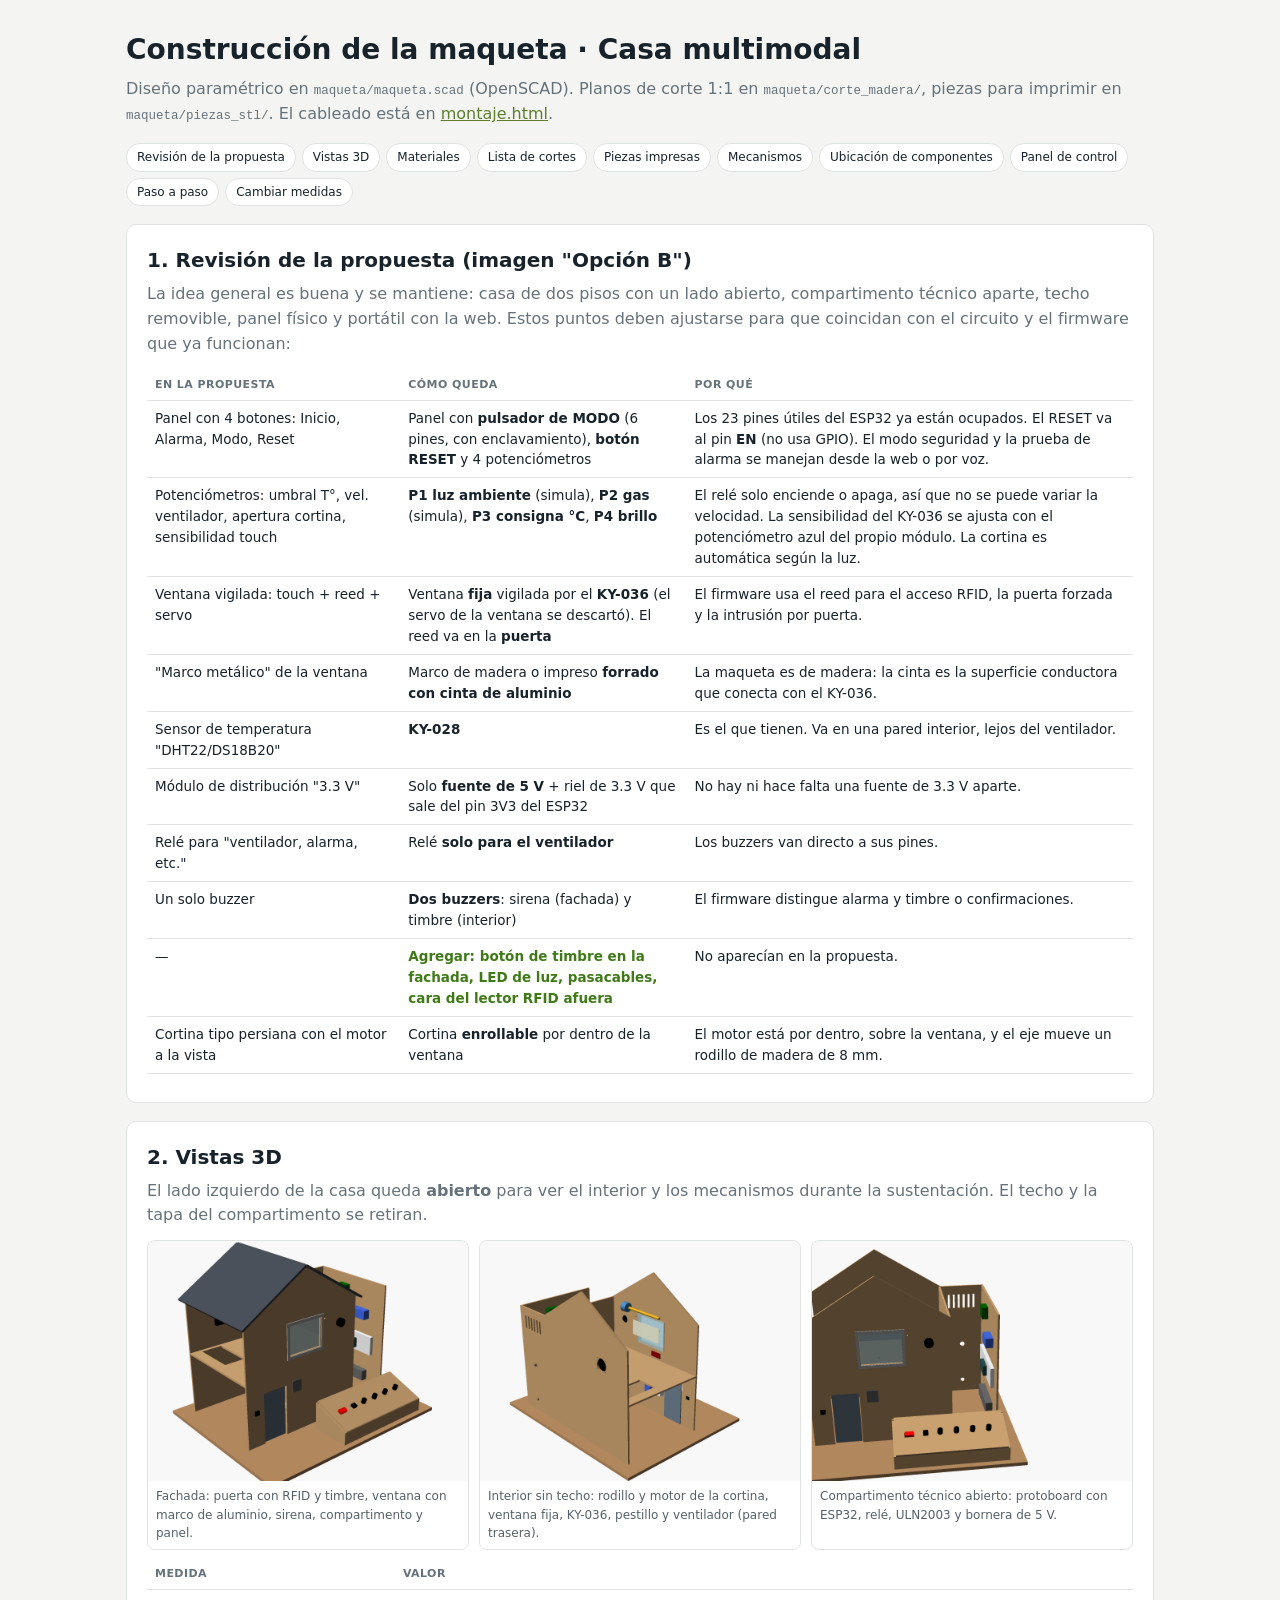
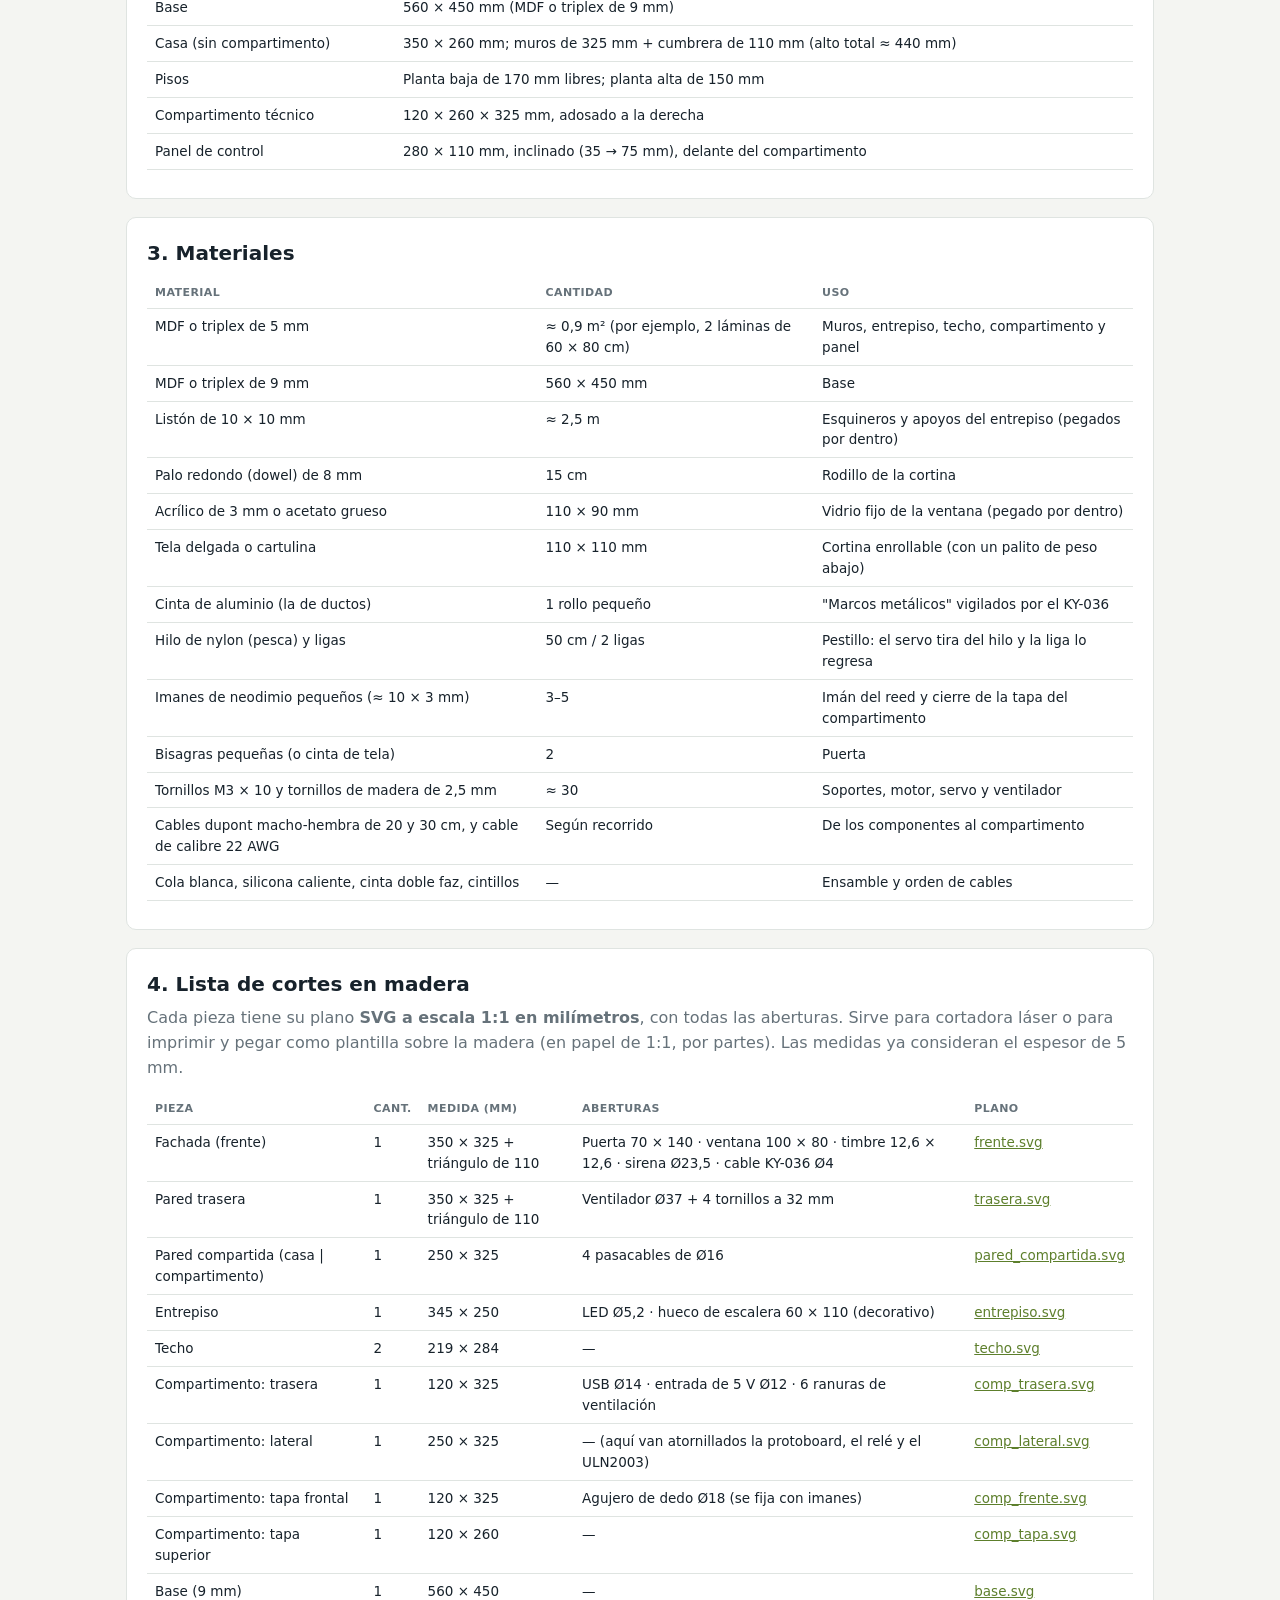
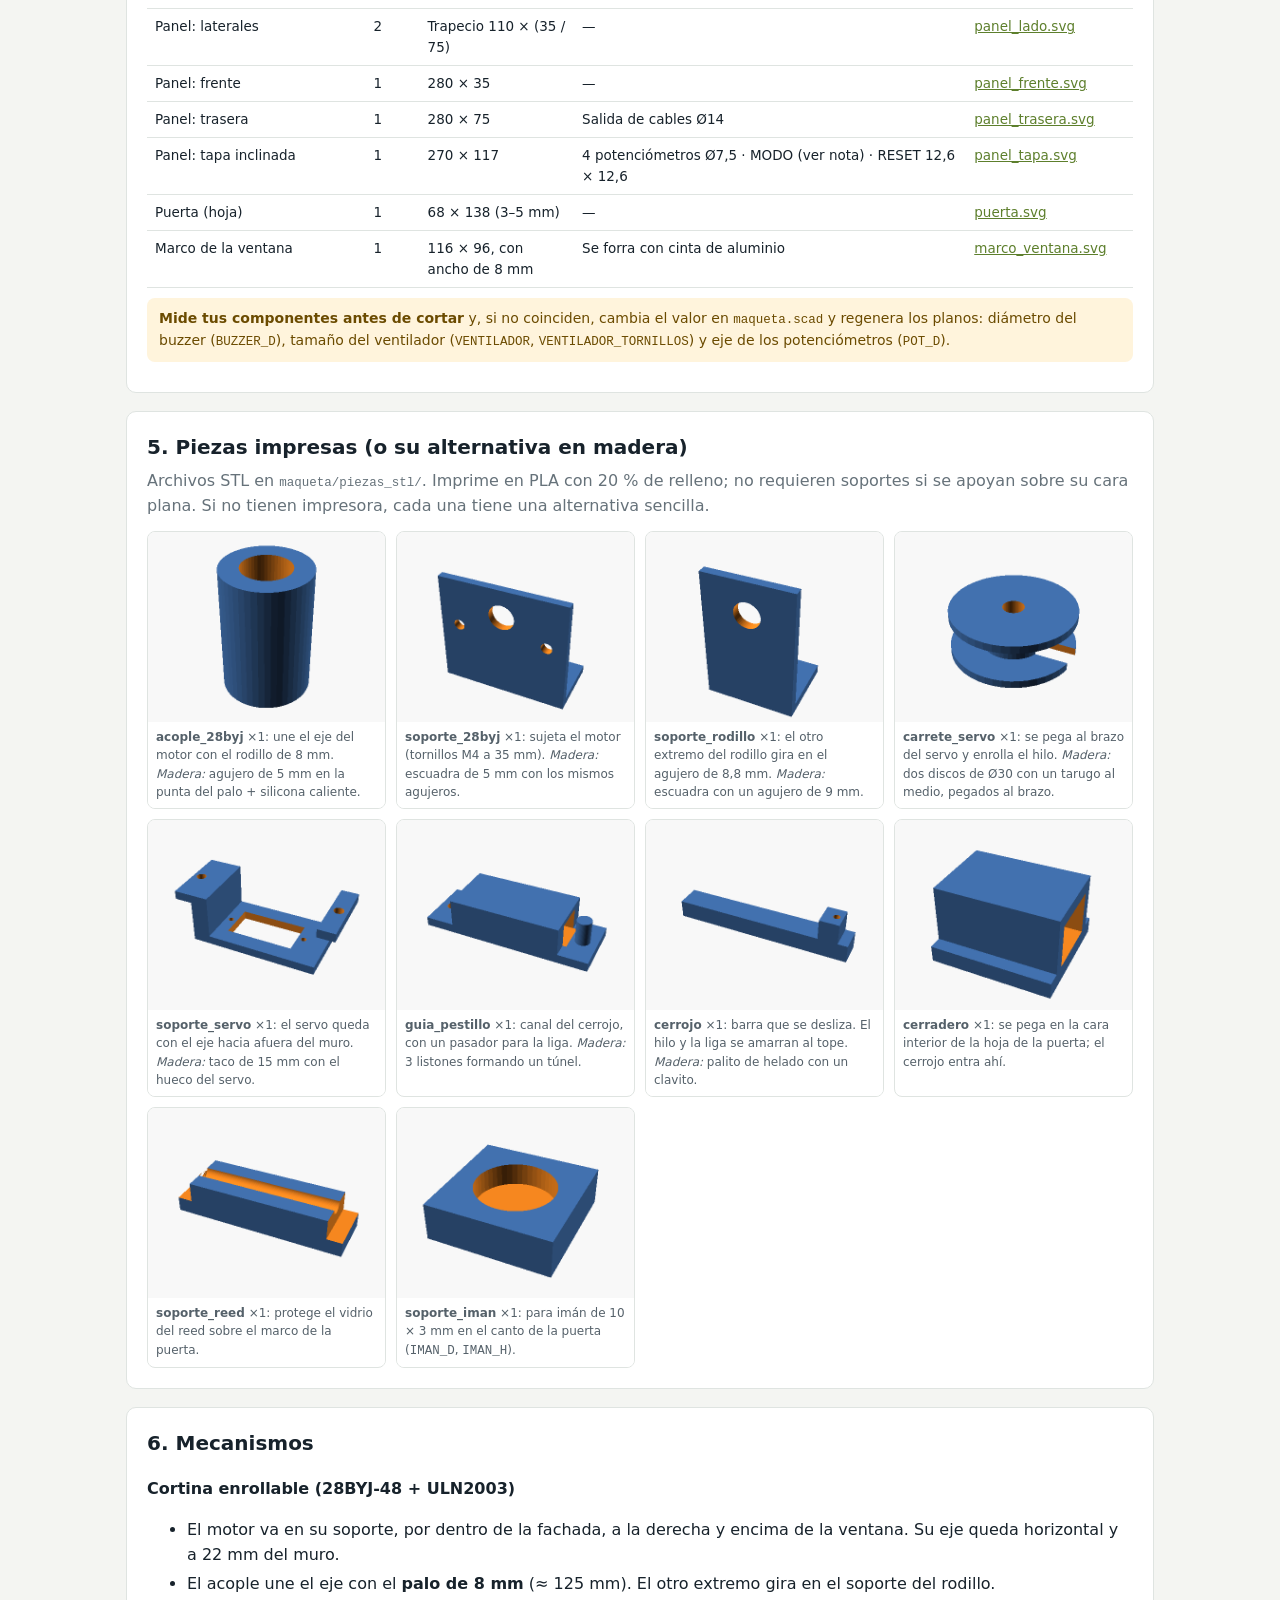
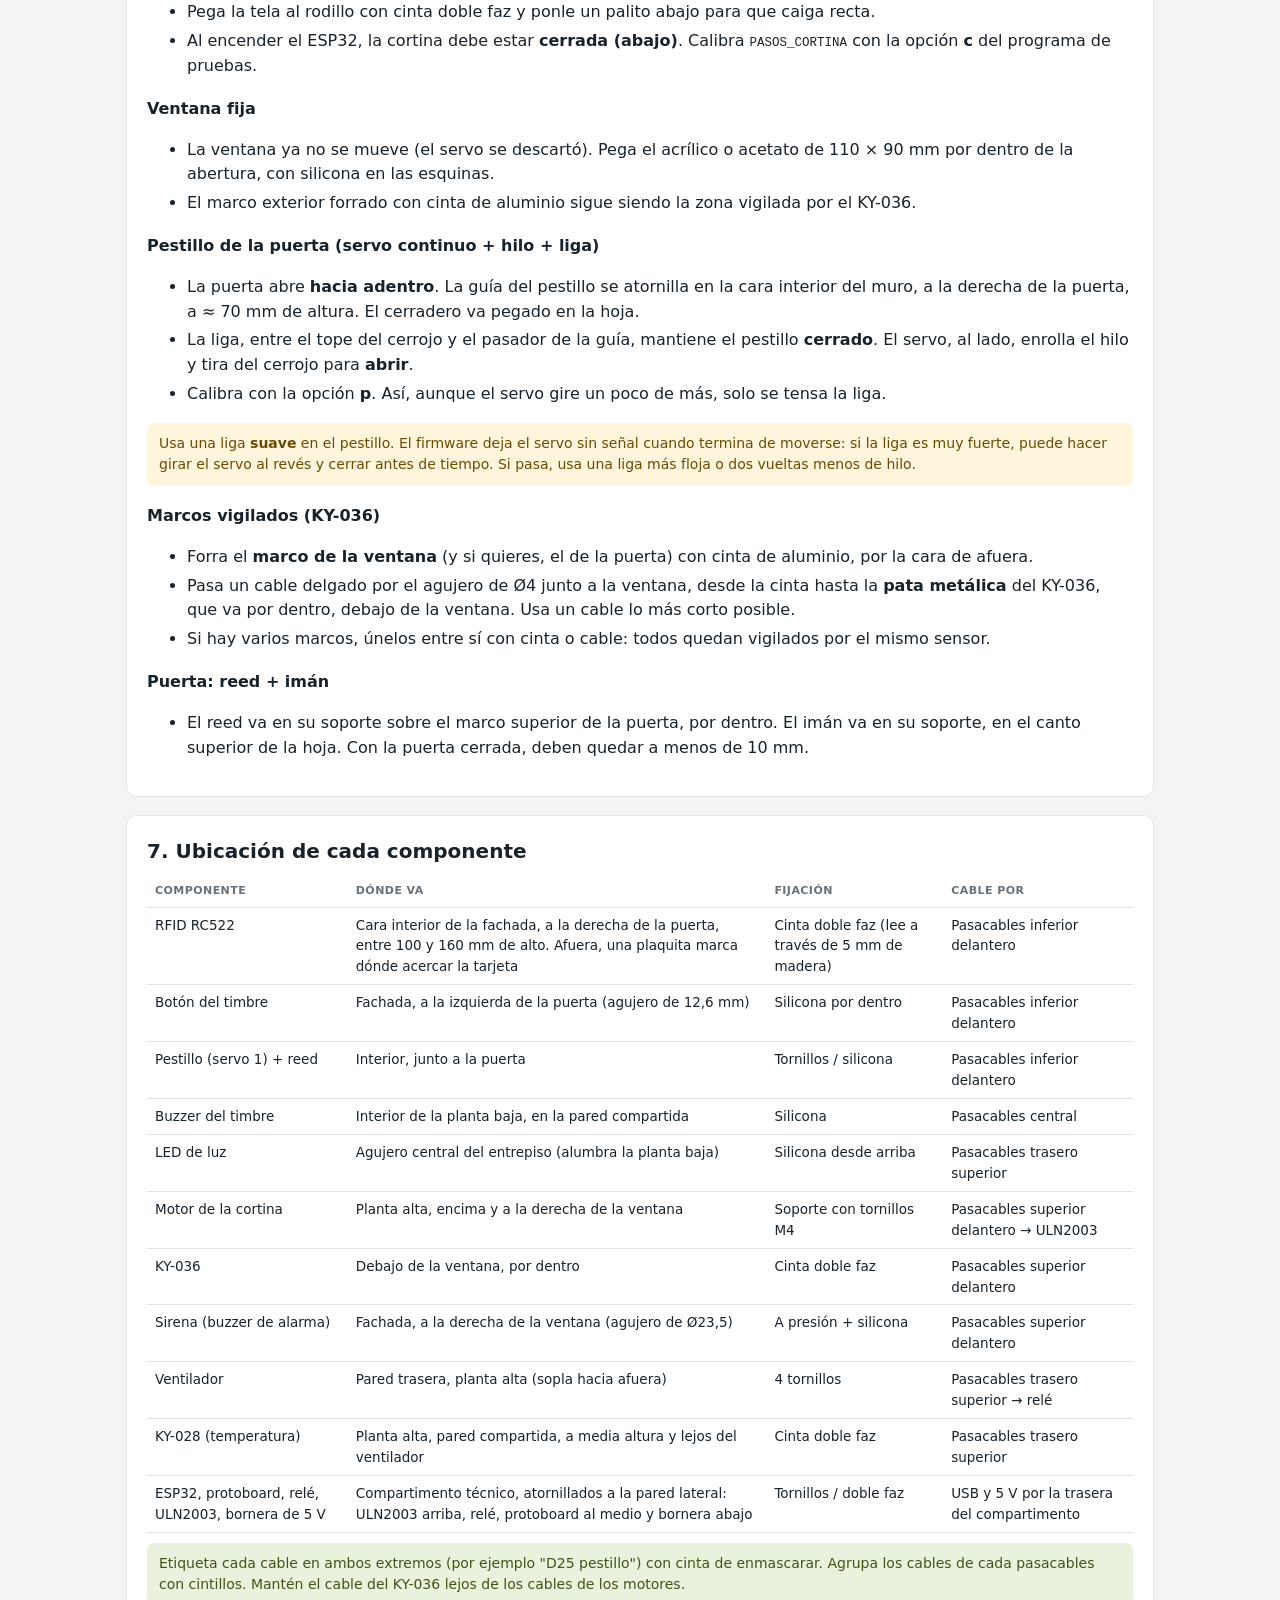
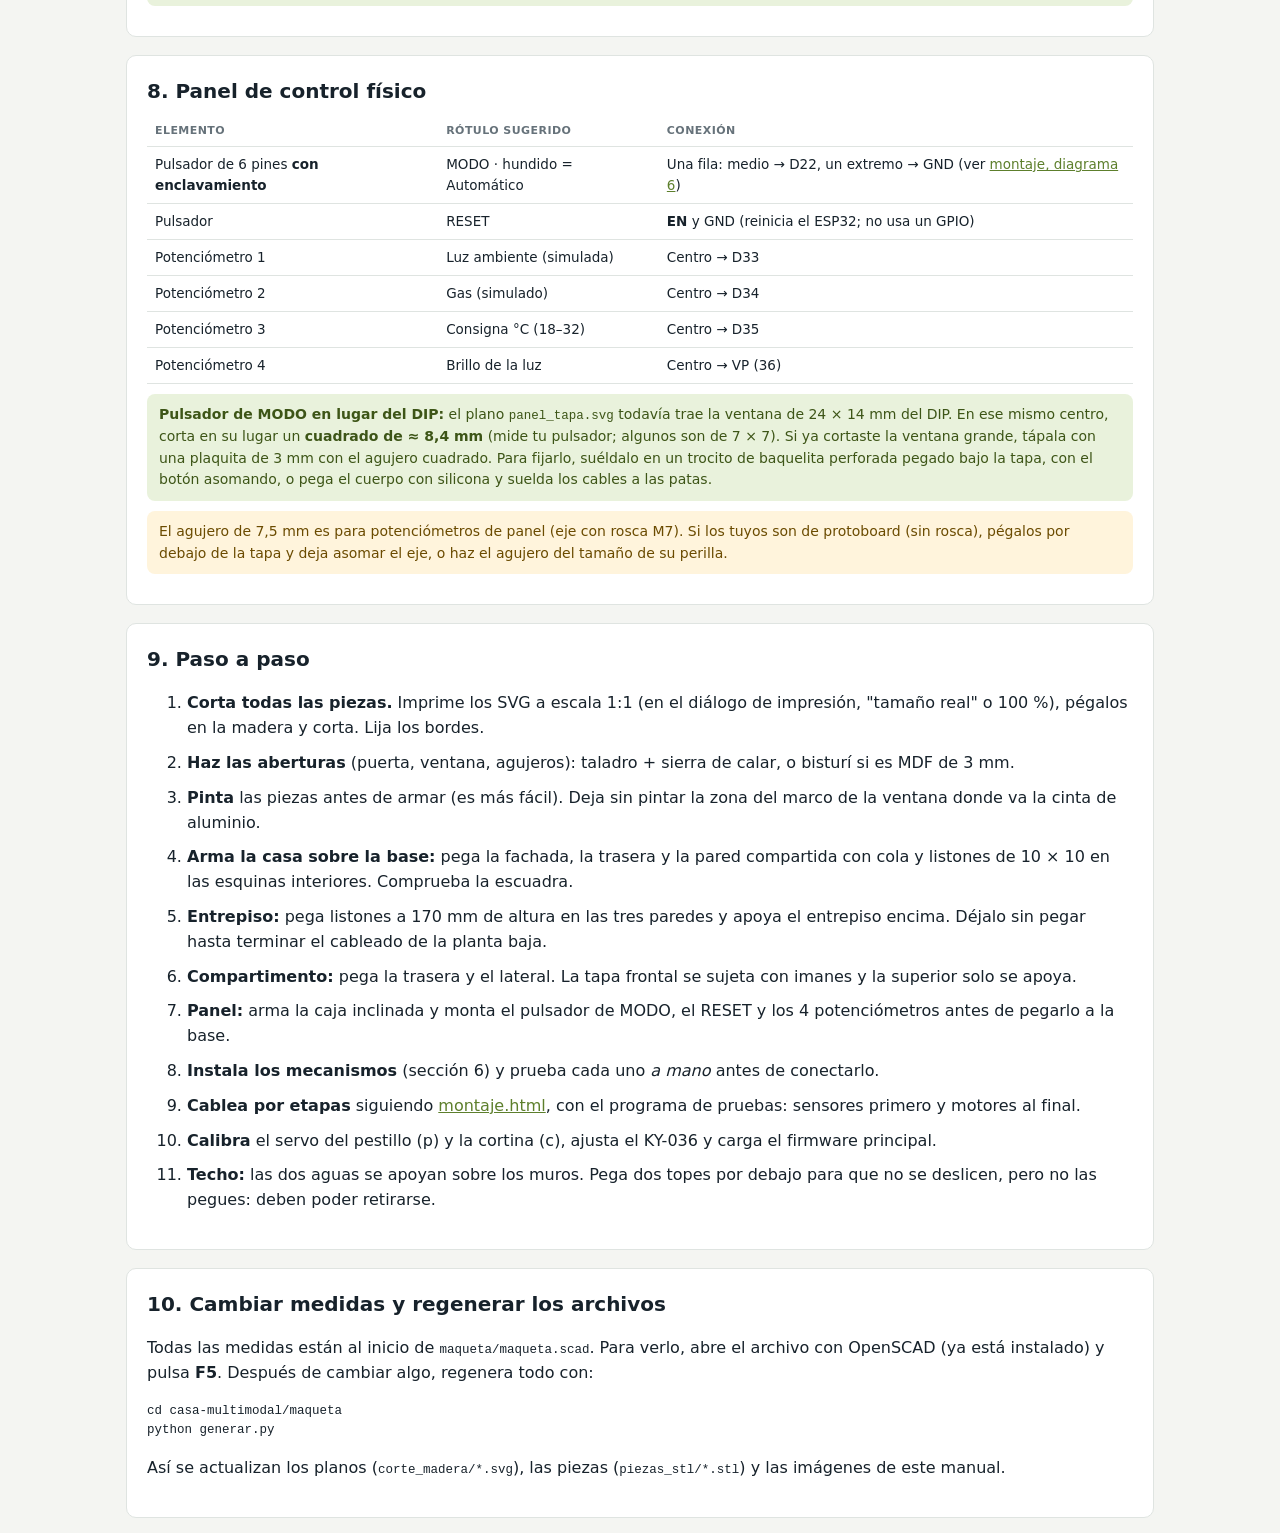
==== commit 2873ca0a: "Quitar el servo de la ventana (la ventana queda fija) - Firmware: sin servo en GPIO26 (queda libre)," ====
--- a/docs/maqueta.html
+++ b/docs/maqueta.html
@@ -58,7 +58,7 @@
     <tbody>
       <tr><td>Panel con 4 botones: Inicio, Alarma, Modo, Reset</td><td>Panel con <b>pulsador de MODO</b> (6 pines, con enclavamiento), <b>botón RESET</b> y 4 potenciómetros</td><td>Los 23 pines útiles del ESP32 ya están ocupados. El RESET va al pin <b>EN</b> (no usa GPIO). El modo seguridad y la prueba de alarma se manejan desde la web o por voz.</td></tr>
       <tr><td>Potenciómetros: umbral T°, vel. ventilador, apertura cortina, sensibilidad touch</td><td><b>P1 luz ambiente</b> (simula), <b>P2 gas</b> (simula), <b>P3 consigna °C</b>, <b>P4 brillo</b></td><td>El relé solo enciende o apaga, así que no se puede variar la velocidad. La sensibilidad del KY-036 se ajusta con el potenciómetro azul del propio módulo. La cortina es automática según la luz.</td></tr>
-      <tr><td>Ventana vigilada: touch + reed + servo</td><td>Ventana: <b>KY-036 + servo</b>. El reed va en la <b>puerta</b></td><td>El firmware usa el reed para el acceso RFID, la puerta forzada y la intrusión por puerta.</td></tr>
+      <tr><td>Ventana vigilada: touch + reed + servo</td><td>Ventana <b>fija</b> vigilada por el <b>KY-036</b> (el servo de la ventana se descartó). El reed va en la <b>puerta</b></td><td>El firmware usa el reed para el acceso RFID, la puerta forzada y la intrusión por puerta.</td></tr>
       <tr><td>"Marco metálico" de la ventana</td><td>Marco de madera o impreso <b>forrado con cinta de aluminio</b></td><td>La maqueta es de madera: la cinta es la superficie conductora que conecta con el KY-036.</td></tr>
       <tr><td>Sensor de temperatura "DHT22/DS18B20"</td><td><b>KY-028</b></td><td>Es el que tienen. Va en una pared interior, lejos del ventilador.</td></tr>
       <tr><td>Módulo de distribución "3.3 V"</td><td>Solo <b>fuente de 5 V</b> + riel de 3.3 V que sale del pin 3V3 del ESP32</td><td>No hay ni hace falta una fuente de 3.3 V aparte.</td></tr>
@@ -75,7 +75,7 @@
   <p class="lead">El lado izquierdo de la casa queda <b>abierto</b> para ver el interior y los mecanismos durante la sustentación. El techo y la tapa del compartimento se retiran.</p>
   <div class="gallery">
     <figure><img src="../maqueta/renders/vista_frontal.png" alt="Vista frontal de la maqueta con techo, fachada, compartimento técnico y panel de control"><figcaption>Fachada: puerta con RFID y timbre, ventana con marco de aluminio, sirena, compartimento y panel.</figcaption></figure>
-    <figure><img src="../maqueta/renders/vista_interior.png" alt="Vista interior sin techo mostrando cortina, servo de la ventana, KY-036 y pestillo"><figcaption>Interior sin techo: rodillo y motor de la cortina, servo de la ventana, KY-036, pestillo y ventilador (pared trasera).</figcaption></figure>
+    <figure><img src="../maqueta/renders/vista_interior.png" alt="Vista interior sin techo mostrando cortina, KY-036 y pestillo"><figcaption>Interior sin techo: rodillo y motor de la cortina, ventana fija, KY-036, pestillo y ventilador (pared trasera).</figcaption></figure>
     <figure><img src="../maqueta/renders/vista_compartimento.png" alt="Compartimento técnico abierto con protoboard, relé y ULN2003"><figcaption>Compartimento técnico abierto: protoboard con ESP32, relé, ULN2003 y bornera de 5 V.</figcaption></figure>
   </div>
   <table>
@@ -99,13 +99,13 @@
       <tr><td>MDF o triplex de 9 mm</td><td>560 × 450 mm</td><td>Base</td></tr>
       <tr><td>Listón de 10 × 10 mm</td><td>≈ 2,5 m</td><td>Esquineros y apoyos del entrepiso (pegados por dentro)</td></tr>
       <tr><td>Palo redondo (dowel) de 8 mm</td><td>15 cm</td><td>Rodillo de la cortina</td></tr>
-      <tr><td>Acrílico de 3 mm o acetato grueso</td><td>110 × 90 mm</td><td>Vidrio corredizo de la ventana</td></tr>
+      <tr><td>Acrílico de 3 mm o acetato grueso</td><td>110 × 90 mm</td><td>Vidrio fijo de la ventana (pegado por dentro)</td></tr>
       <tr><td>Tela delgada o cartulina</td><td>110 × 110 mm</td><td>Cortina enrollable (con un palito de peso abajo)</td></tr>
       <tr><td>Cinta de aluminio (la de ductos)</td><td>1 rollo pequeño</td><td>"Marcos metálicos" vigilados por el KY-036</td></tr>
-      <tr><td>Hilo de nylon (pesca) y ligas</td><td>1 m / 4 ligas</td><td>Ventana y pestillo: el servo tira del hilo y la liga regresa</td></tr>
+      <tr><td>Hilo de nylon (pesca) y ligas</td><td>50 cm / 2 ligas</td><td>Pestillo: el servo tira del hilo y la liga lo regresa</td></tr>
       <tr><td>Imanes de neodimio pequeños (≈ 10 × 3 mm)</td><td>3–5</td><td>Imán del reed y cierre de la tapa del compartimento</td></tr>
       <tr><td>Bisagras pequeñas (o cinta de tela)</td><td>2</td><td>Puerta</td></tr>
-      <tr><td>Tornillos M3 × 10 y tornillos de madera de 2,5 mm</td><td>≈ 30</td><td>Soportes, motor, servos y ventilador</td></tr>
+      <tr><td>Tornillos M3 × 10 y tornillos de madera de 2,5 mm</td><td>≈ 30</td><td>Soportes, motor, servo y ventilador</td></tr>
       <tr><td>Cables dupont macho-hembra de 20 y 30 cm, y cable de calibre 22 AWG</td><td>Según recorrido</td><td>De los componentes al compartimento</td></tr>
       <tr><td>Cola blanca, silicona caliente, cinta doble faz, cintillos</td><td>—</td><td>Ensamble y orden de cables</td></tr>
     </tbody>
@@ -146,12 +146,11 @@
     <figure><img src="../maqueta/renders/pieza_acople_28byj.png" alt=""><figcaption><b>acople_28byj</b> ×1: une el eje del motor con el rodillo de 8 mm. <i>Madera:</i> agujero de 5 mm en la punta del palo + silicona caliente.</figcaption></figure>
     <figure><img src="../maqueta/renders/pieza_soporte_28byj.png" alt=""><figcaption><b>soporte_28byj</b> ×1: sujeta el motor (tornillos M4 a 35 mm). <i>Madera:</i> escuadra de 5 mm con los mismos agujeros.</figcaption></figure>
     <figure><img src="../maqueta/renders/pieza_soporte_rodillo.png" alt=""><figcaption><b>soporte_rodillo</b> ×1: el otro extremo del rodillo gira en el agujero de 8,8 mm. <i>Madera:</i> escuadra con un agujero de 9 mm.</figcaption></figure>
-    <figure><img src="../maqueta/renders/pieza_carrete_servo.png" alt=""><figcaption><b>carrete_servo</b> ×2: se pega al brazo del servo y enrolla el hilo. <i>Madera:</i> dos discos de Ø30 con un tarugo al medio, pegados al brazo.</figcaption></figure>
-    <figure><img src="../maqueta/renders/pieza_soporte_servo.png" alt=""><figcaption><b>soporte_servo</b> ×2: el servo queda con el eje hacia afuera del muro. <i>Madera:</i> taco de 15 mm con el hueco del servo.</figcaption></figure>
+    <figure><img src="../maqueta/renders/pieza_carrete_servo.png" alt=""><figcaption><b>carrete_servo</b> ×1: se pega al brazo del servo y enrolla el hilo. <i>Madera:</i> dos discos de Ø30 con un tarugo al medio, pegados al brazo.</figcaption></figure>
+    <figure><img src="../maqueta/renders/pieza_soporte_servo.png" alt=""><figcaption><b>soporte_servo</b> ×1: el servo queda con el eje hacia afuera del muro. <i>Madera:</i> taco de 15 mm con el hueco del servo.</figcaption></figure>
     <figure><img src="../maqueta/renders/pieza_guia_pestillo.png" alt=""><figcaption><b>guia_pestillo</b> ×1: canal del cerrojo, con un pasador para la liga. <i>Madera:</i> 3 listones formando un túnel.</figcaption></figure>
     <figure><img src="../maqueta/renders/pieza_cerrojo.png" alt=""><figcaption><b>cerrojo</b> ×1: barra que se desliza. El hilo y la liga se amarran al tope. <i>Madera:</i> palito de helado con un clavito.</figcaption></figure>
     <figure><img src="../maqueta/renders/pieza_cerradero.png" alt=""><figcaption><b>cerradero</b> ×1: se pega en la cara interior de la hoja de la puerta; el cerrojo entra ahí.</figcaption></figure>
-    <figure><img src="../maqueta/renders/pieza_riel_ventana.png" alt=""><figcaption><b>riel_ventana</b> ×2 (arriba y abajo): riel en U para el vidrio de 3 mm. <i>Madera:</i> dos listones con un palito de 3 mm entre ellos.</figcaption></figure>
     <figure><img src="../maqueta/renders/pieza_soporte_reed.png" alt=""><figcaption><b>soporte_reed</b> ×1: protege el vidrio del reed sobre el marco de la puerta.</figcaption></figure>
     <figure><img src="../maqueta/renders/pieza_soporte_iman.png" alt=""><figcaption><b>soporte_iman</b> ×1: para imán de 10 × 3 mm en el canto de la puerta (<span class="mono">IMAN_D</span>, <span class="mono">IMAN_H</span>).</figcaption></figure>
   </div>
@@ -166,12 +165,10 @@
     <li>Pega la tela al rodillo con cinta doble faz y ponle un palito abajo para que caiga recta.</li>
     <li>Al encender el ESP32, la cortina debe estar <b>cerrada (abajo)</b>. Calibra <span class="mono">PASOS_CORTINA</span> con la opción <b>c</b> del programa de pruebas.</li>
   </ul>
-  <h3>Ventana corrediza (servo continuo + hilo + liga)</h3>
-  <ul>
-    <li>Dos rieles en la cara interior, arriba y abajo de la abertura, de x = 120 a 340 mm. El vidrio de 110 × 90 se desliza a la derecha para abrir.</li>
-    <li>El servo va <b>sobre el riel superior</b>, separado 15 mm del muro con un taco, para que el vidrio pase por debajo sin chocar.</li>
-    <li>El hilo va del carrete del servo a la esquina superior derecha del vidrio. Una liga, desde la esquina izquierda hasta un clavito a la izquierda de la ventana, lo devuelve a cerrado.</li>
-    <li>Así un servo continuo nunca empuja: al "abrir" enrolla el hilo y al "cerrar" lo suelta y la liga hace el trabajo. Calibra con la opción <b>v</b>.</li>
+  <h3>Ventana fija</h3>
+  <ul>
+    <li>La ventana ya no se mueve (el servo se descartó). Pega el acrílico o acetato de 110 × 90 mm por dentro de la abertura, con silicona en las esquinas.</li>
+    <li>El marco exterior forrado con cinta de aluminio sigue siendo la zona vigilada por el KY-036.</li>
   </ul>
   <h3>Pestillo de la puerta (servo continuo + hilo + liga)</h3>
   <ul>
@@ -179,7 +176,7 @@
     <li>La liga, entre el tope del cerrojo y el pasador de la guía, mantiene el pestillo <b>cerrado</b>. El servo, al lado, enrolla el hilo y tira del cerrojo para <b>abrir</b>.</li>
     <li>Calibra con la opción <b>p</b>. Así, aunque el servo gire un poco de más, solo se tensa la liga.</li>
   </ul>
-  <div class="note warn">Usa ligas <b>suaves</b> en la ventana y en el pestillo. El firmware deja el servo sin señal cuando termina de moverse: si la liga es muy fuerte, puede hacer girar el servo al revés y cerrar antes de tiempo. Si pasa, usa una liga más floja o dos vueltas menos de hilo.</div>
+  <div class="note warn">Usa una liga <b>suave</b> en el pestillo. El firmware deja el servo sin señal cuando termina de moverse: si la liga es muy fuerte, puede hacer girar el servo al revés y cerrar antes de tiempo. Si pasa, usa una liga más floja o dos vueltas menos de hilo.</div>
   <h3>Marcos vigilados (KY-036)</h3>
   <ul>
     <li>Forra el <b>marco de la ventana</b> (y si quieres, el de la puerta) con cinta de aluminio, por la cara de afuera.</li>
@@ -201,7 +198,6 @@
       <tr><td>Buzzer del timbre</td><td>Interior de la planta baja, en la pared compartida</td><td>Silicona</td><td>Pasacables central</td></tr>
       <tr><td>LED de luz</td><td>Agujero central del entrepiso (alumbra la planta baja)</td><td>Silicona desde arriba</td><td>Pasacables trasero superior</td></tr>
       <tr><td>Motor de la cortina</td><td>Planta alta, encima y a la derecha de la ventana</td><td>Soporte con tornillos M4</td><td>Pasacables superior delantero → ULN2003</td></tr>
-      <tr><td>Servo de la ventana (servo 2)</td><td>Sobre el riel superior, separado 15 mm del muro</td><td>Soporte + taco</td><td>Pasacables superior delantero</td></tr>
       <tr><td>KY-036</td><td>Debajo de la ventana, por dentro</td><td>Cinta doble faz</td><td>Pasacables superior delantero</td></tr>
       <tr><td>Sirena (buzzer de alarma)</td><td>Fachada, a la derecha de la ventana (agujero de Ø23,5)</td><td>A presión + silicona</td><td>Pasacables superior delantero</td></tr>
       <tr><td>Ventilador</td><td>Pared trasera, planta alta (sopla hacia afuera)</td><td>4 tornillos</td><td>Pasacables trasero superior → relé</td></tr>
@@ -241,7 +237,7 @@
     <li><b>Panel:</b> arma la caja inclinada y monta el pulsador de MODO, el RESET y los 4 potenciómetros antes de pegarlo a la base.</li>
     <li><b>Instala los mecanismos</b> (sección 6) y prueba cada uno <i>a mano</i> antes de conectarlo.</li>
     <li><b>Cablea por etapas</b> siguiendo <a href="montaje.html">montaje.html</a>, con el programa de pruebas: sensores primero y motores al final.</li>
-    <li><b>Calibra</b> los servos (p, v) y la cortina (c), ajusta el KY-036 y carga el firmware principal.</li>
+    <li><b>Calibra</b> el servo del pestillo (p) y la cortina (c), ajusta el KY-036 y carga el firmware principal.</li>
     <li><b>Techo:</b> las dos aguas se apoyan sobre los muros. Pega dos topes por debajo para que no se deslicen, pero no las pegues: deben poder retirarse.</li>
   </ol>
 </section>
